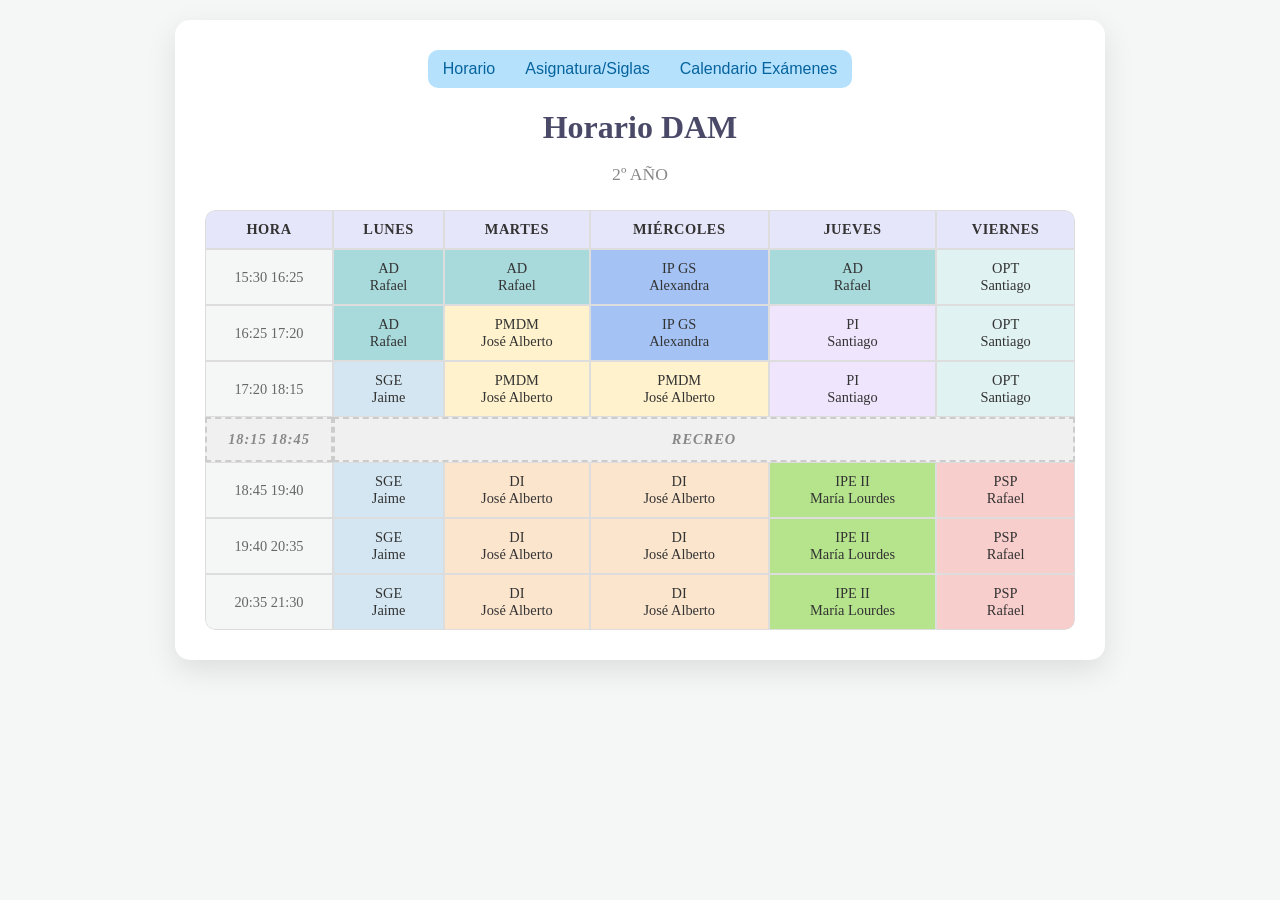
==== index.html @ c5305280 "Menú Interactivo y cambio de lugar tabla de asignación" ====
<!DOCTYPE html>
<html lang="es">
    <head>
        <meta charset="UTF-8">
        <meta name="viewport" content="width=device-width, initial-scale=1.0">
        <title>Horario 2º DAM</title>
        <link rel="stylesheet" href="styles.css">
    </head>
    <body>

        <div class="horario-container">
            <header>
                <nav>
                    <ul>
                        <li><a href="index.html">Horario</a></li>
                        <li><a href="asignaturas.html">Asignatura/Siglas</a></li>
                        <li><a href="#">Calendario Exámenes</a></li>
                    </ul>
                </nav>
            </header>

            <h1>Horario DAM</h1>
            <p class="subtitle">2º AÑO </p>

            <!-- Horario Completo -->
            <table class="horario-table">
                <thead>
                    <tr>
                        <th>Hora</th>
                        <th>Lunes</th>
                        <th>Martes</th>
                        <th>Miércoles</th>
                        <th>Jueves</th>
                        <th>Viernes</th>
                    </tr>
                </thead>
                <tbody>
                    <tr>
                        <td class="time-slot">15:30 16:25</td>
    <!-- Lunes -->      <td class="AD"><a href="#AD">AD<br>Rafael</a></td>
    <!-- Martes -->     <td class="AD"><a href="#AD">AD<br>Rafael</a></td>
    <!-- Miercoles -->  <td class="IPGS"><a href="#IPGS">IP GS <br> Alexandra</a></td>
    <!-- Jueves -->     <td class="AD"><a href="#AD">AD<br>Rafael</a></td>
    <!-- Viernes -->    <td class="OPT"><a href="#OPT">OPT <br> Santiago</a></td>
                    </tr>
                    <tr>
                        <td class="time-slot">16:25 17:20</td>
    <!-- Lunes -->      <td class="AD"><a href="#AD">AD<br>Rafael</a></td>
    <!-- Martes -->     <td class="PMDM"><a href="#PMDM">PMDM <br> José Alberto</a></td>
    <!-- Miercoles -->  <td class="IPGS"><a href="#IPGS">IP GS <br> Alexandra</a></td>
    <!-- Jueves -->     <td class="PI"><a href="#PI">PI <br> Santiago</a></td>
    <!-- Viernes -->    <td class="OPT"><a href="#OPT">OPT <br> Santiago</a></td>
                    </tr>
                    <tr>
                        <td class="time-slot">17:20 18:15</td>
    <!-- Lunes -->      <td class="SGE"><a href="#SGE">SGE<br>Jaime</a></td>
    <!-- Martes -->     <td class="PMDM"><a href="#PMDM">PMDM <br> José Alberto</a></td>
    <!-- Miercoles -->  <td class="PMDM"><a href="#PMDM">PMDM <br> José Alberto</a></td>
    <!-- Jueves -->     <td class="PI"><a href="#PI">PI <br> Santiago</a></td>
    <!-- Viernes -->    <td class="OPT"><a href="#OPT">OPT <br> Santiago</a></td>
                    </tr>

                    <!-- Fila de recreo -->
                    <tr class="recreo-row">
                        <td class="time-slot">18:15 18:45</td>
                        <td colspan="5">RECREO</td>
                    </tr>

                    <tr>
                        <td class="time-slot">18:45 19:40</td>
    <!-- Lunes -->      <td class="SGE"><a href="#SGE">SGE<br>Jaime</a></td>
    <!-- Martes -->     <td class="DI"><a href="#DI">DI <br> José Alberto</a></td>
    <!-- Miercoles -->  <td class="DI"><a href="#DI">DI <br> José Alberto</a></td>
    <!-- Jueves -->     <td class="IPE-II"><a href="#IPE-II">IPE II <br> María Lourdes</a></td>
    <!-- Viernes -->    <td class="PSP"><a href="#PSP">PSP<br>Rafael</a></td>
                    </tr>
                    <tr>
                        <td class="time-slot">19:40 20:35</td>
    <!-- Lunes -->      <td class="SGE"><a href="#SGE">SGE</a>Jaime<br></td>
    <!-- Martes -->     <td class="DI"><a href="#DI">DI <br> José Alberto</a></td>
    <!-- Miercoles -->  <td class="DI"><a href="#DI">DI <br> José Alberto</a></td>
    <!-- Jueves -->     <td class="IPE-II"><a href="#IPE-II">IPE II <br> María Lourdes</a></td>
    <!-- Viernes -->    <td class="PSP"><a href="#PSP">PSP<br>Rafael</a></td>
                    </tr>

                    <tr>
                        <td class="time-slot">20:35 21:30</td>
    <!-- Lunes -->      <td class="SGE"><a href="#SGE">SGE<br>Jaime</a></td>
    <!-- Martes -->     <td class="DI"><a href="#DI">DI <br> José Alberto</a></td>
    <!-- Miercoles -->  <td class="DI"><a href="#DI">DI <br> José Alberto</a></td>
    <!-- Jueves -->     <td class="IPE-II"><a href="#IPE-II">IPE II <br> María Lourdes</a></td>
    <!-- Viernes -->    <td class="PSP"><a href="#PSP">PSP<br>Rafael</a></td>
                    </tr>
                </tbody>
            </table>

        </div>

        <script src="script.js"></script>

    </body>
</html>
---- styles.css ----
/* --------------- Ajustes Generales --------------- */
        .overlay {
            display: none; /* Oculto por defecto */
            position: fixed;
            top: 0; left: 0; width: 100%; height: 100%;
            background: rgba(0,0,0,0.5);
            z-index: 1000;
            justify-content: center;
            align-items: center;
        }
        .popup {
            background: white;
            padding: 20px 24px;
            border-radius: 10px;
            position: relative;
            width: 90%;
            max-width: 480px;
            max-height: 80vh;
            overflow-y: auto;
            box-sizing: border-box;
        }
        .cerrar {
            position: absolute;
            top: 5px; right: 10px;
            cursor: pointer;
            font-size: 20px;
        }   

    /* Definición de Colores Pasteles */
        :root {
            /* ... (Tus variables de color se mantienen) ... */
            --color-bg-light: #f4f7f6;
            --color-text-dark: #333;
            --color-border: #ddd;
            --IPGS: #A4C2F4 ;
            --AD: #a8dadc;
            --DI: #FCE5CD;
            --PI: #EFE5FD;
            --PMDM: #FFF2CC;
            --PSP: #F8CECC;
            --SGE: #D4E6F1;
            --OPT: #E0F2F1;
            --IPE-II: #b5e48c;
            --color-recreo: #f0f0f0; 
        }

    /* Estilos Generales */
        body {
            font-family: Geneva;
            background-color: var(--color-bg-light);
            color: var(--color-text-dark);
            margin: 0;
            padding: 20px;
            display: flex;
            justify-content: center;
            align-items: flex-start;
        }

        .horario-container {
            background: white;
            padding: 30px;
            border-radius: 15px;
            box-shadow: 0 10px 30px rgba(0, 0, 0, 0.1);
            max-width: 75%;
            width: 1000px;
            box-sizing: border-box;
            overflow-x: auto; /* Ajuste Responsivo CLAVE 1: Contenedor Desplazable Permite que la tabla desborde y se pueda desplazar horizontalmente en pantallas pequeñas */
        }
        
        a {
            text-decoration: none;
            color: inherit;
            display: block;
            width: 100%;
            height: 100%;
        }
    /* ... Menu de Navegación ... */
        header {
            background: #B5E1FD;
            border-radius: 10px;
            width: fit-content;
            margin: 0 auto;
            z-index: 100;
        }

        nav ul {
            list-style: none;
            margin: 0;
            padding: 0;
            display: flex;
        }

        nav ul li {
            font-family: Arial, sans-serif;
            font-size: 16px;
        }

        nav ul li a {
            display: block;
            padding: 10px 15px;
            color: #05639D;
            text-decoration: none;
        }

        nav ul li:hover {
            background: #034771;
            border-radius: 10px;
        }

        nav ul li a:hover{color: #B5E1FD;}
        
    /* ... (Tus estilos para h1 y subtitle se mantienen) ... */
        h1 {
            text-align: center;
            color: #4a4a68;
            margin-bottom: 5px;
        }

        .subtitle {
            text-align: center;
            color: #888;
            margin-bottom: 25px;
            font-size: 1.1em;
        }

        .siglas-titulo {
            margin-top: 30px;
        }

/* --------------- Estilos de la Tabla --------------- */
    .horario-table, .siglas-table {
        min-width: 700px; 
        width: 100%;
        border-collapse: separate; 
        border-spacing: 0;
        overflow: hidden; 
        border-radius: 10px;
    }

    .horario-table th, 
    .horario-table td,
    .siglas-table th,
    .siglas-table td {
        padding: 10px 8px; /* Reducimos padding para ahorrar espacio */
        text-align: center;
        border: 1px solid var(--color-border);
        font-weight: 500;
        transition: background-color 0.3s ease;
        font-size: 0.9em; /* Reducimos ligeramente el tamaño de fuente */
    }

    .horario-table th,
    .horario-table td {
        white-space: nowrap; /* Evita que los nombres de asignaturas se rompan */
    }

    /* Encabezados */
        .horario-table th,
        .siglas-table th {
            background-color: #e6e6fa; 
            color: var(--color-text-dark);
            font-weight: bold;
            text-transform: uppercase;
            letter-spacing: 0.5px;
        }

    /* Columna de Horas */
        .time-slot {
            background-color: var(--color-bg-light);
            font-weight: bold;
            color: #666;
            width: 100px; /* Ancho fijo para la hora */
            white-space: nowrap;
        }

    /* Filas de Asignaturas */
        .IPGS { background-color: var(--IPGS); }
        .AD { background-color: var(--AD); }
        .DI { background-color: var(--DI); }
        .PMDM { background-color: var(--PMDM); }
        .PSP { background-color: var(--PSP); }
        .SGE { background-color: var(--SGE); }
        .PI { background-color: var(--PI); }
        .IPE-II { background-color: var(--IPE-II); }
        .OPT { background-color: var(--OPT); }

    /* Efecto Hover para interactividad */
        .horario-table td:not(.time-slot):hover,
        .siglas-table tbody td:hover {
            filter: brightness(0.95);
            cursor: pointer;
        }

    /* Estilo para el Recreo */
        .recreo-row td {
            background-color: var(--color-recreo);
            font-weight: bold;
            font-style: italic;
            color: #888;
            padding: 12px; /* Reducimos padding */
            border: 2px dashed #ccc;
            letter-spacing: 1px;
        }

    /* Ajustes de bordes redondeados (se mantienen) */
        .horario-table thead tr:first-child th:first-child,
        .siglas-table thead tr:first-child th:first-child { border-top-left-radius: 10px; }

        .horario-table thead tr:first-child th:last-child,
        .siglas-table thead tr:first-child th:last-child { border-top-right-radius: 10px; }

        .horario-table tbody tr:last-child td:first-child,
        .siglas-table tbody tr:last-child td:first-child { border-bottom-left-radius: 10px; }

        .horario-table tbody tr:last-child td:last-child,
        .siglas-table tbody tr:last-child td:last-child { border-bottom-right-radius: 10px; }

/* --------------- Vista móvil: bloques por día (rellenados por JS) --------------- */
/*
 * IMPORTANTE: aquí el CSS solo decide QUÉ SE VE y CÓMO SE PINTA.
 * Quién genera el contenido (los bloques de cada día) es el <script>
 * de index.html (función construirVistaMovilPorDia). Este bloque de CSS
 * no crea ningún elemento, solo da estilo a los que el JS va a insertar.
 */

    /* Por defecto (escritorio) el contenedor de la vista móvil está
       vacío y oculto: solo la tabla normal es visible. */
    .horario-movil {
        display: none;
    }

    @media (max-width: 1200px) {
        .horario-container {
            max-width: 80%;
            padding: 7.5px;
        }

        .horario-table th, .horario-table td, .siglas-table th, .siglas-table td {
            padding: 0.5em 0.3em; /* Reducimos padding para ahorrar espacio */
            font-size: 0.8em; /* Reducimos ligeramente el tamaño de fuente */
        }
    }

    @media (max-width: 925px) {

        .horario-container {
            max-width: 100%;
            padding: 15px;
        }

        /* En pantallas pequeñas hacemos el cambio contrario:
           escondemos la tabla de horario de escritorio... */
        .horario-table {
            display: none;
        }

        /* ...y mostramos el contenedor con las tarjetas por día
           (el que el JS ya ha rellenado). */
        .horario-movil {
            display: block;
            margin-bottom: 25px;
        }

        /* Hacemos la tabla de siglas completamente responsiva adaptando su min-width */
        .siglas-table {
            min-width: 100%;
        }

        .siglas-table td, 
        .siglas-table th {
            white-space: normal; /* Permite que el texto largo se ajuste si es necesario */
            font-size: 0.85em;
        }

        /* Cada día es una "tarjeta" independiente con borde redondeado */
        .dia-bloque {
            border: 1px solid var(--color-border);
            border-radius: 10px;
            overflow: hidden;
            margin-bottom: 16px; /* separación entre el bloque de un día y el siguiente */
        }

        /* Cabecera de cada tarjeta: el nombre del día (Lunes, Martes...) */
        .dia-titulo {
            margin: 0;
            padding: 10px 14px;
            background-color: #e6e6fa; /* mismo lila que la cabecera de la tabla de escritorio */
            color: var(--color-text-dark);
            font-size: 1em;
            font-weight: bold;
            text-transform: uppercase;
            letter-spacing: 0.5px;
        }

        /* Cada "franja" es una fila dentro de la tarjeta: hora + asignatura.
           El JS crea un <div class="franja"> por cada hora de ese día. */
        .franja {
            display: flex;                 /* hora y asignatura en la misma línea */
            justify-content: space-between; /* hora a la izquierda, asignatura a la derecha */
            align-items: center;
            padding: 10px 14px;
            border-top: 1px solid var(--color-border); /* separa una franja de la siguiente */
            font-size: 0.9em;
        }

        /* Texto de la hora dentro de la franja (ej: "15:30 16:25") */
        .franja-hora {
            font-weight: bold;
            color: #666;
            white-space: nowrap;
            margin-right: 12px;
        }

        /* Texto de la asignatura + profesor dentro de la franja */
        .franja-asignatura {
            text-align: right;
            flex: 1; /* ocupa el espacio restante para empujar el texto a la derecha */
        }

        /* El JS añade a cada .franja la misma clase que tenía la celda
           original en la tabla (LMSGI, IPGS, ED...), así que con estas
           reglas conseguimos que el color de cada asignatura sea IDÉNTICO
           en escritorio y en móvil, sin duplicar colores a mano. */
        
        .franja.IPGS { background-color: var(--IPGS); }
        .franja.AD { background-color: var(--AD); }
        .franja.DI { background-color: var(--DI); }
        .franja.PMDM { background-color: var(--PMDM); }
        .franja.PSP { background-color: var(--PSP); }
        .franja.SGE { background-color: var(--SGE); }
        .franja.PI { background-color: var(--PI); }
        .franja.IPE-II { background-color: var(--IPE-II); }
        .franja.OPT { background-color: var(--OPT); }

        .dia-bloque:last-child {
            margin-bottom: 0;
        }
    }

/* --------------- Popup de exámenes --------------- */
.popup h2 { margin: 0 24px 4px 0; font-size: 1.2em; color: #4a4a68; }
.popup-profesor { margin: 0 0 16px; color: #888; font-size: 0.9em; }
.sin-examenes { color: #888; font-style: italic; }
.lista-examenes { list-style: none; margin: 0; padding: 0; }
.examen {
    display: flex; flex-direction: column; gap: 2px;
    padding: 10px 12px; margin-bottom: 8px;
    border-left: 4px solid #a8dadc; border-radius: 6px;
    background: var(--color-bg-light);
}
.examen-fecha { font-size: 0.9em; text-transform: capitalize; color: #555; }
.examen-tipo, .examen-notas { font-size: 0.85em; color: #777; }
.examen.pasado { opacity: 0.55; border-left-color: #ccc; }
.examen-tag { font-size: 0.75em; font-weight: bold; color: #888; text-transform: uppercase; }
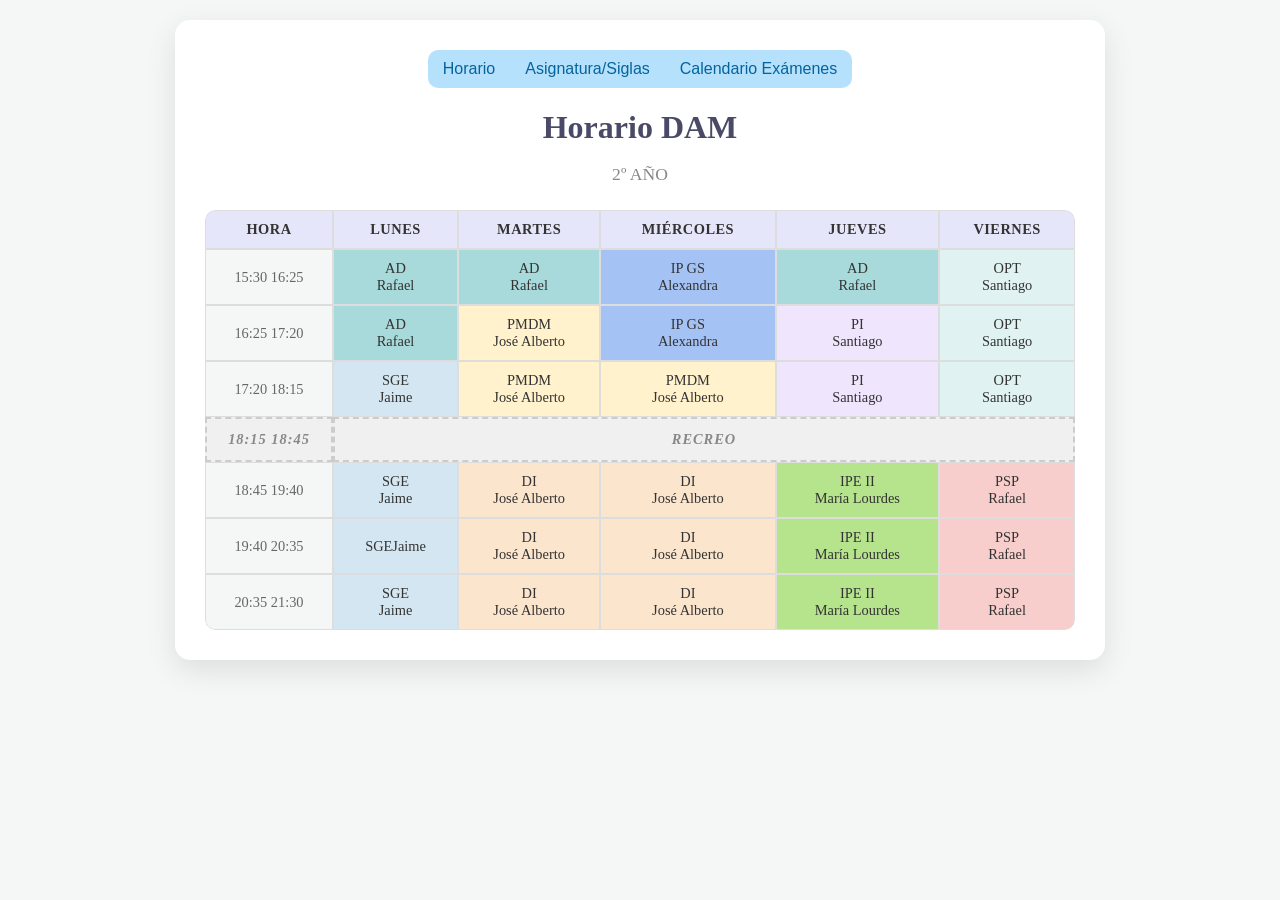
==== commit 7f946d34: "Errores de popup y horario" ====
--- a/index.html
+++ b/index.html
@@ -37,27 +37,27 @@
                 <tbody>
                     <tr>
                         <td class="time-slot">15:30 16:25</td>
-    <!-- Lunes -->      <td class="AD"><a href="#AD">AD<br>Rafael</a></td>
-    <!-- Martes -->     <td class="AD"><a href="#AD">AD<br>Rafael</a></td>
-    <!-- Miercoles -->  <td class="IPGS"><a href="#IPGS">IP GS <br> Alexandra</a></td>
-    <!-- Jueves -->     <td class="AD"><a href="#AD">AD<br>Rafael</a></td>
-    <!-- Viernes -->    <td class="OPT"><a href="#OPT">OPT <br> Santiago</a></td>
+    <!-- Lunes -->      <td class="AD">AD<br>Rafael</td>
+    <!-- Martes -->     <td class="AD">AD<br>Rafael</td>
+    <!-- Miercoles -->  <td class="IPGS">IP GS <br> Alexandra</td>
+    <!-- Jueves -->     <td class="AD">AD<br>Rafael</td>
+    <!-- Viernes -->    <td class="OPT">OPT <br> Santiago</td>
                     </tr>
                     <tr>
                         <td class="time-slot">16:25 17:20</td>
-    <!-- Lunes -->      <td class="AD"><a href="#AD">AD<br>Rafael</a></td>
-    <!-- Martes -->     <td class="PMDM"><a href="#PMDM">PMDM <br> José Alberto</a></td>
-    <!-- Miercoles -->  <td class="IPGS"><a href="#IPGS">IP GS <br> Alexandra</a></td>
-    <!-- Jueves -->     <td class="PI"><a href="#PI">PI <br> Santiago</a></td>
-    <!-- Viernes -->    <td class="OPT"><a href="#OPT">OPT <br> Santiago</a></td>
+    <!-- Lunes -->      <td class="AD">AD<br>Rafael</td>
+    <!-- Martes -->     <td class="PMDM">PMDM <br> José Alberto</td>
+    <!-- Miercoles -->  <td class="IPGS">IP GS <br> Alexandra</td>
+    <!-- Jueves -->     <td class="PI">PI <br> Santiago</td>
+    <!-- Viernes -->    <td class="OPT">OPT <br> Santiago</td>
                     </tr>
                     <tr>
                         <td class="time-slot">17:20 18:15</td>
-    <!-- Lunes -->      <td class="SGE"><a href="#SGE">SGE<br>Jaime</a></td>
-    <!-- Martes -->     <td class="PMDM"><a href="#PMDM">PMDM <br> José Alberto</a></td>
-    <!-- Miercoles -->  <td class="PMDM"><a href="#PMDM">PMDM <br> José Alberto</a></td>
-    <!-- Jueves -->     <td class="PI"><a href="#PI">PI <br> Santiago</a></td>
-    <!-- Viernes -->    <td class="OPT"><a href="#OPT">OPT <br> Santiago</a></td>
+    <!-- Lunes -->      <td class="SGE">SGE<br>Jaime</td>
+    <!-- Martes -->     <td class="PMDM">PMDM <br> José Alberto</td>
+    <!-- Miercoles -->  <td class="PMDM">PMDM <br> José Alberto</td>
+    <!-- Jueves -->     <td class="PI">PI <br> Santiago</td>
+    <!-- Viernes -->    <td class="OPT">OPT <br> Santiago</td>
                     </tr>
 
                     <!-- Fila de recreo -->
@@ -68,31 +68,39 @@
 
                     <tr>
                         <td class="time-slot">18:45 19:40</td>
-    <!-- Lunes -->      <td class="SGE"><a href="#SGE">SGE<br>Jaime</a></td>
-    <!-- Martes -->     <td class="DI"><a href="#DI">DI <br> José Alberto</a></td>
-    <!-- Miercoles -->  <td class="DI"><a href="#DI">DI <br> José Alberto</a></td>
-    <!-- Jueves -->     <td class="IPE-II"><a href="#IPE-II">IPE II <br> María Lourdes</a></td>
-    <!-- Viernes -->    <td class="PSP"><a href="#PSP">PSP<br>Rafael</a></td>
+    <!-- Lunes -->      <td class="SGE">SGE<br>Jaime</td>
+    <!-- Martes -->     <td class="DI">DI <br> José Alberto</td>
+    <!-- Miercoles -->  <td class="DI">DI <br> José Alberto</td>
+    <!-- Jueves -->     <td class="IPE-II">IPE II <br> María Lourdes</td>
+    <!-- Viernes -->    <td class="PSP">PSP<br>Rafael</td>
                     </tr>
                     <tr>
                         <td class="time-slot">19:40 20:35</td>
-    <!-- Lunes -->      <td class="SGE"><a href="#SGE">SGE</a>Jaime<br></td>
-    <!-- Martes -->     <td class="DI"><a href="#DI">DI <br> José Alberto</a></td>
-    <!-- Miercoles -->  <td class="DI"><a href="#DI">DI <br> José Alberto</a></td>
-    <!-- Jueves -->     <td class="IPE-II"><a href="#IPE-II">IPE II <br> María Lourdes</a></td>
-    <!-- Viernes -->    <td class="PSP"><a href="#PSP">PSP<br>Rafael</a></td>
+    <!-- Lunes -->      <td class="SGE">SGE</a>Jaime</td>
+    <!-- Martes -->     <td class="DI">DI <br> José Alberto</td>
+    <!-- Miercoles -->  <td class="DI">DI <br> José Alberto</td>
+    <!-- Jueves -->     <td class="IPE-II">IPE II <br> María Lourdes</td>
+    <!-- Viernes -->    <td class="PSP">PSP<br>Rafael</td>
                     </tr>
 
                     <tr>
                         <td class="time-slot">20:35 21:30</td>
-    <!-- Lunes -->      <td class="SGE"><a href="#SGE">SGE<br>Jaime</a></td>
-    <!-- Martes -->     <td class="DI"><a href="#DI">DI <br> José Alberto</a></td>
-    <!-- Miercoles -->  <td class="DI"><a href="#DI">DI <br> José Alberto</a></td>
-    <!-- Jueves -->     <td class="IPE-II"><a href="#IPE-II">IPE II <br> María Lourdes</a></td>
-    <!-- Viernes -->    <td class="PSP"><a href="#PSP">PSP<br>Rafael</a></td>
+    <!-- Lunes -->      <td class="SGE">SGE<br>Jaime</td>
+    <!-- Martes -->     <td class="DI">DI <br> José Alberto</td>
+    <!-- Miercoles -->  <td class="DI">DI <br> José Alberto</td>
+    <!-- Jueves -->     <td class="IPE-II">IPE II <br> María Lourdes</td>
+    <!-- Viernes -->    <td class="PSP">PSP<br>Rafael</td>
                     </tr>
                 </tbody>
             </table>
+
+            <!--
+                Contenedor de la vista móvil. Empieza vacío: el script de más
+                abajo lo rellena con un bloque por cada día. El CSS decide
+                cuándo se muestra este div y cuándo se muestra la tabla
+                (ver el @media en styles.css).
+            -->
+            <div id="horario-movil" class="horario-movil"></div>
 
         </div>
 
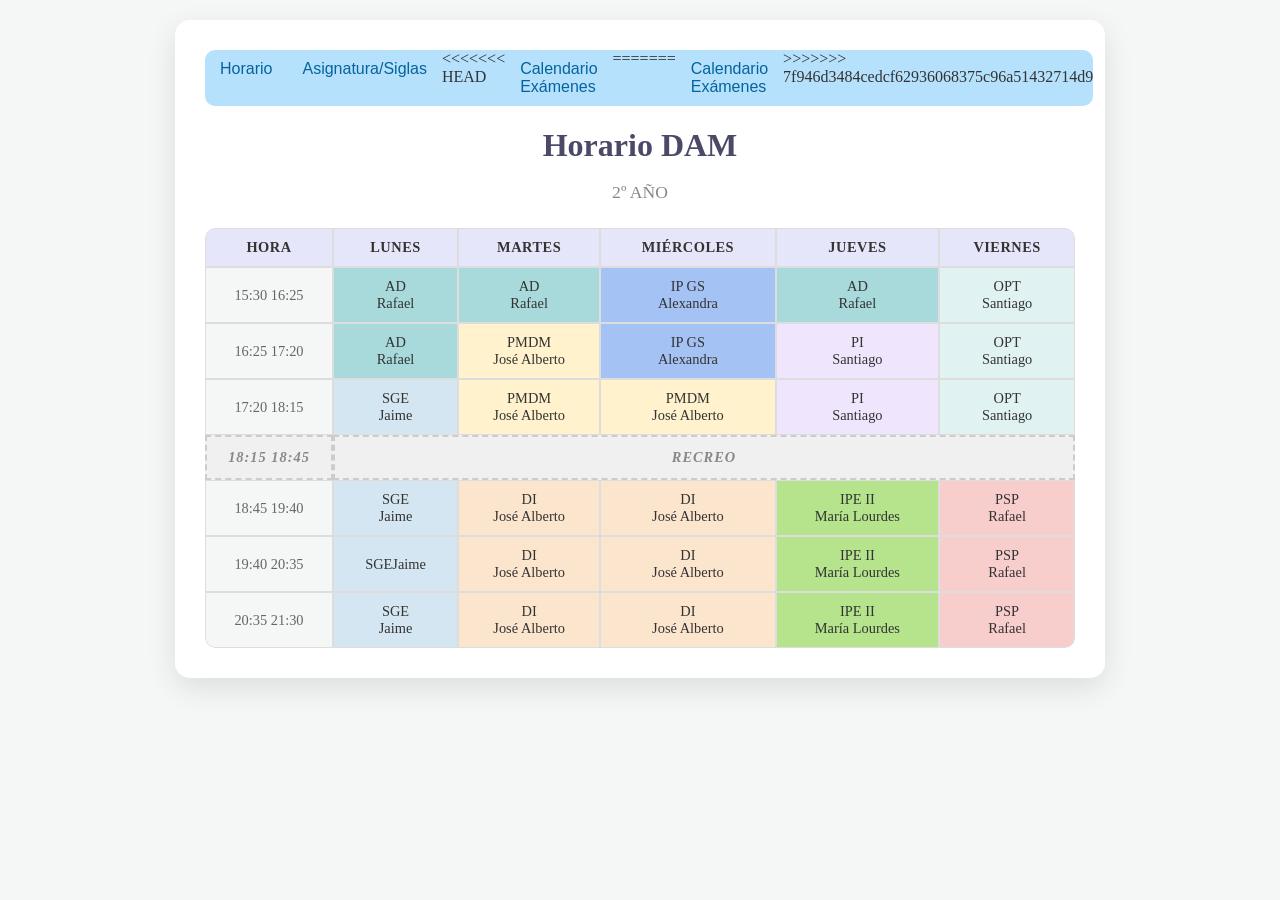
==== commit e25dcaeb: "Merge branch 'main' of https://github.com/Arturovl9/Horario-2-DAM" ====
--- a/index.html
+++ b/index.html
@@ -14,7 +14,11 @@
                     <ul>
                         <li><a href="index.html">Horario</a></li>
                         <li><a href="asignaturas.html">Asignatura/Siglas</a></li>
+<<<<<<< HEAD
+                        <li><a href="examenes.html">Calendario Exámenes</a></li>
+=======
                         <li><a href="#">Calendario Exámenes</a></li>
+>>>>>>> 7f946d3484cedcf62936068375c96a51432714d9
                     </ul>
                 </nav>
             </header>
--- a/styles.css
+++ b/styles.css
@@ -337,18 +337,95 @@
         }
     }
 
-/* --------------- Popup de exámenes --------------- */
-.popup h2 { margin: 0 24px 4px 0; font-size: 1.2em; color: #4a4a68; }
+/* --------------- Popup de asignaturas --------------- */
+.popup h2 {
+    margin: -20px -24px 14px -24px;
+    padding: 16px 40px 16px 24px;
+    font-size: 1.15em;
+    color: #333;
+    border-radius: 10px 10px 0 0;
+    transition: background-color 0.2s ease;
+}
 .popup-profesor { margin: 0 0 16px; color: #888; font-size: 0.9em; }
 .sin-examenes { color: #888; font-style: italic; }
 .lista-examenes { list-style: none; margin: 0; padding: 0; }
 .examen {
     display: flex; flex-direction: column; gap: 2px;
     padding: 10px 12px; margin-bottom: 8px;
-    border-left: 4px solid #a8dadc; border-radius: 6px;
+    border-left: 4px solid #ccc; border-radius: 6px;
     background: var(--color-bg-light);
 }
 .examen-fecha { font-size: 0.9em; text-transform: capitalize; color: #555; }
-.examen-tipo, .examen-notas { font-size: 0.85em; color: #777; }
-.examen.pasado { opacity: 0.55; border-left-color: #ccc; }
+.examen-tipo { font-size: 0.85em; color: #777; }
+.examen.pasado { opacity: 0.55; }
 .examen-tag { font-size: 0.75em; font-weight: bold; color: #888; text-transform: uppercase; }
+
+/* --------------- Página de Calendario de Exámenes --------------- */
+.leyenda {
+    display: flex; flex-wrap: wrap; gap: 14px; justify-content: center;
+    margin: 5px 0 25px; font-size: 0.85em; color: var(--color-text-dark);
+}
+.leyenda-item { display: flex; align-items: center; gap: 6px; }
+.leyenda-color { width: 14px; height: 14px; border-radius: 3px; display: inline-block; }
+
+.trimestre-titulo {
+    text-align: center; color: #4a4a68; margin: 30px 0 15px;
+    font-size: 1.25em; border-bottom: 2px solid #e6e6fa; padding-bottom: 6px;
+}
+.trimestre-titulo:first-child { margin-top: 0; }
+
+.semanas-grid {
+    display: grid;
+    grid-template-columns: repeat(3, 1fr);
+    gap: 18px;
+    margin-bottom: 8px;
+}
+
+.semana-bloque {
+    border: 1px solid var(--color-border);
+    border-radius: 8px;
+    overflow: hidden;
+}
+
+.semana-titulo {
+    text-align: center; font-weight: bold; font-size: 0.9em;
+    color: var(--color-text-dark); background: var(--color-bg-light);
+    padding: 6px; border-bottom: 2px solid #05639D;
+}
+
+.semana-fechas {
+    display: grid; grid-template-columns: 32px repeat(5, 1fr);
+    font-size: 0.65em; text-align: center; color: #05639D;
+    border-bottom: 1px solid var(--color-border);
+}
+.semana-fechas span { padding: 3px 0; }
+
+.semana-cuerpo {
+    position: relative;
+    display: grid;
+    grid-template-columns: 32px repeat(5, 1fr);
+    grid-template-rows: repeat(6, 20px);
+    background-image: repeating-linear-gradient(to bottom, transparent 0 19px, var(--color-border) 19px 20px);
+}
+
+.hora-label {
+    grid-column: 1; font-size: 0.6em; color: #888;
+    text-align: right; padding-right: 4px; align-self: center;
+}
+
+.examen-bloque {
+    margin: 1px; border-radius: 4px; display: flex;
+    align-items: center; justify-content: center; text-align: center;
+    font-size: 0.6em; font-weight: bold; line-height: 1.1;
+    overflow: hidden; color: #333;
+}
+.examen-bloque.final { background-color: #9a031e; color: #fff; }
+.examen-bloque.presentacion { background-color: #f4978e; color: #5c1a1a; }
+
+@media (max-width: 900px) {
+    .semanas-grid { grid-template-columns: repeat(2, 1fr); }
+}
+
+@media (max-width: 600px) {
+    .semanas-grid { grid-template-columns: 1fr; }
+}
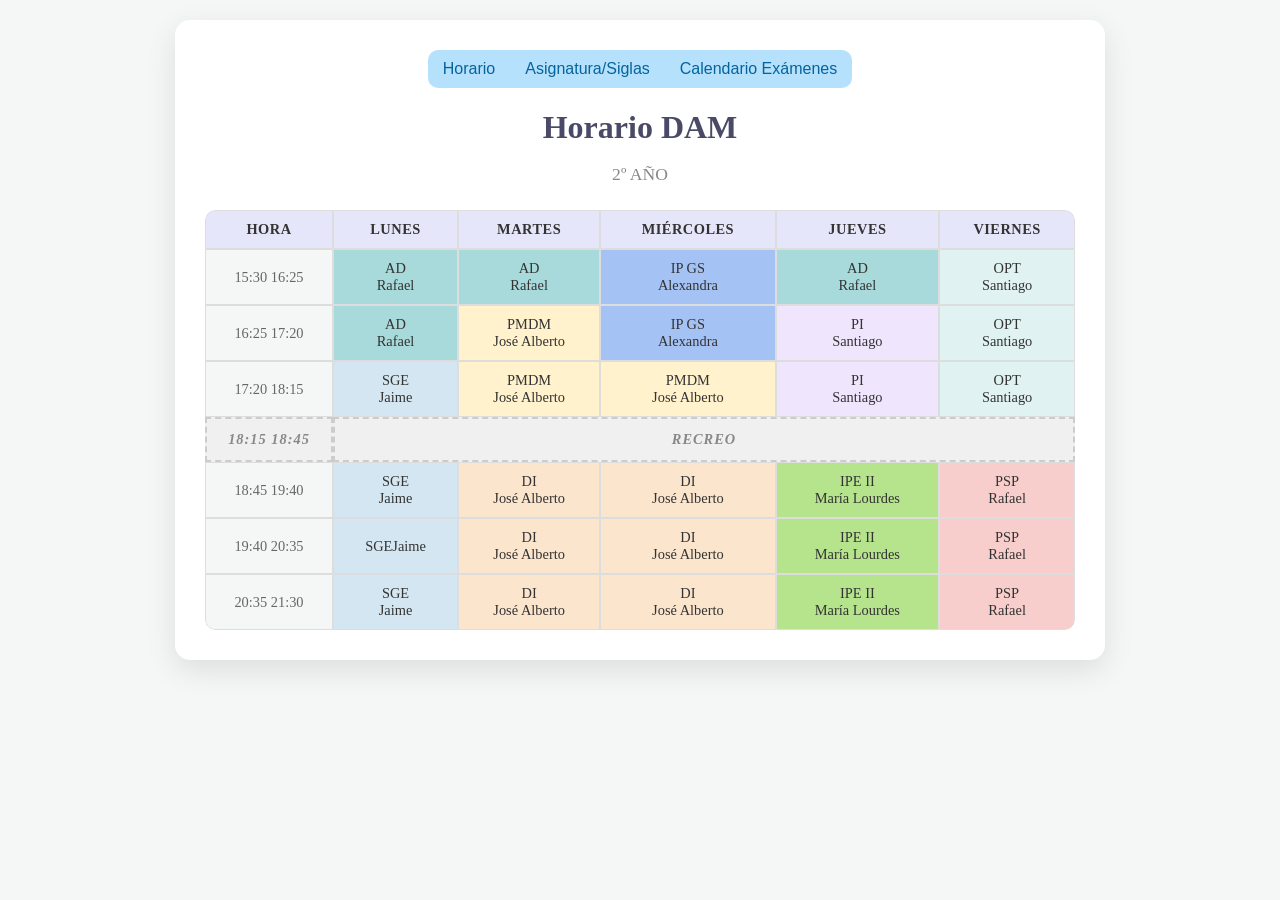
==== commit 6e440fd3: "Arreglo provisional" ====
--- a/index.html
+++ b/index.html
@@ -14,11 +14,7 @@
                     <ul>
                         <li><a href="index.html">Horario</a></li>
                         <li><a href="asignaturas.html">Asignatura/Siglas</a></li>
-<<<<<<< HEAD
                         <li><a href="examenes.html">Calendario Exámenes</a></li>
-=======
-                        <li><a href="#">Calendario Exámenes</a></li>
->>>>>>> 7f946d3484cedcf62936068375c96a51432714d9
                     </ul>
                 </nav>
             </header>
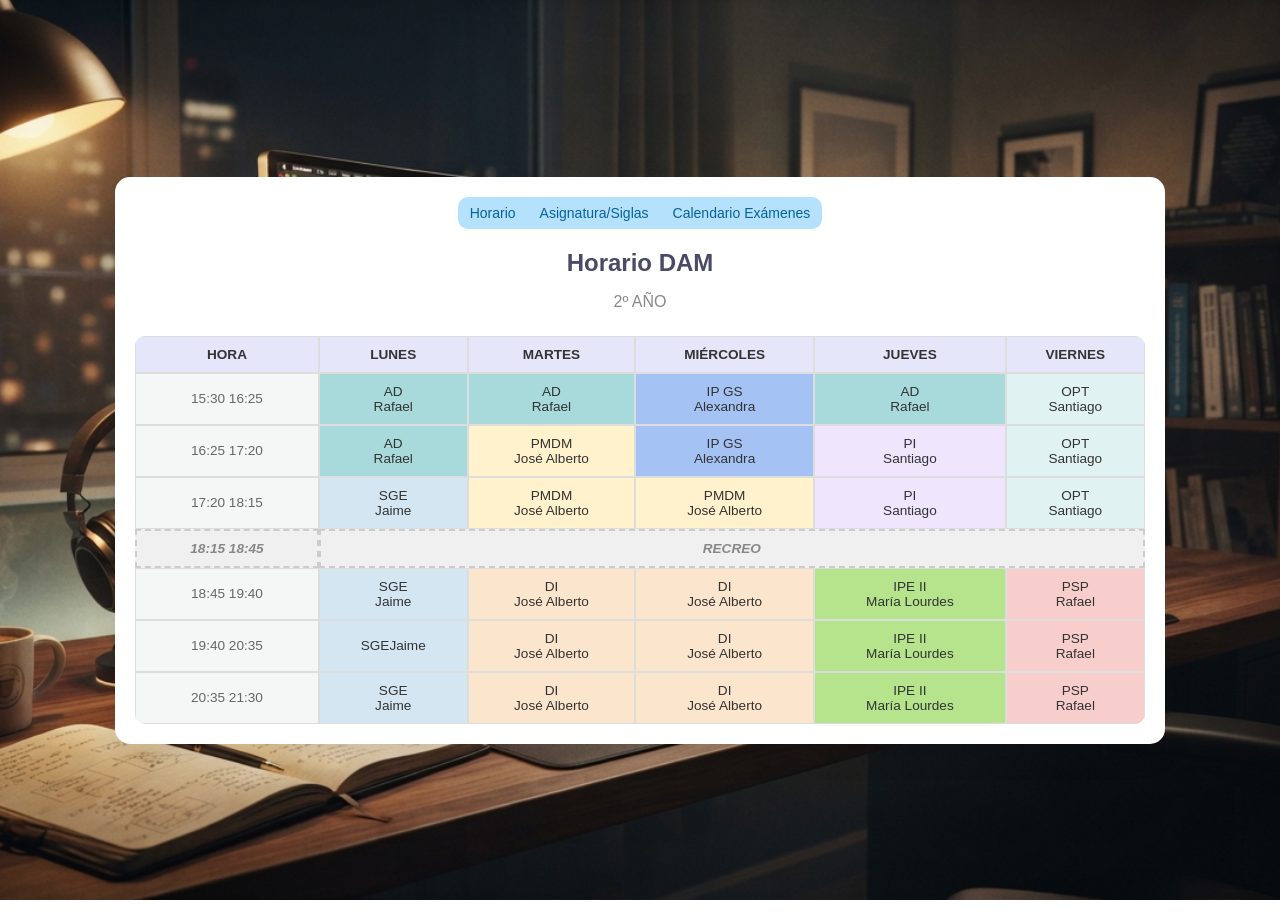
==== commit 96d26883: "Cambio de titulo y eliminar espacios inecesarios" ====
--- a/index.html
+++ b/index.html
@@ -94,12 +94,7 @@
                 </tbody>
             </table>
 
-            <!--
-                Contenedor de la vista móvil. Empieza vacío: el script de más
-                abajo lo rellena con un bloque por cada día. El CSS decide
-                cuándo se muestra este div y cuándo se muestra la tabla
-                (ver el @media en styles.css).
-            -->
+            <!-- Contenedor de la vista móvil. -->
             <div id="horario-movil" class="horario-movil"></div>
 
         </div>
--- a/styles.css
+++ b/styles.css
@@ -1,383 +1,324 @@
 /* --------------- Ajustes Generales --------------- */
-        .overlay {
-            display: none; /* Oculto por defecto */
-            position: fixed;
-            top: 0; left: 0; width: 100%; height: 100%;
-            background: rgba(0,0,0,0.5);
-            z-index: 1000;
-            justify-content: center;
-            align-items: center;
-        }
-        .popup {
-            background: white;
-            padding: 20px 24px;
-            border-radius: 10px;
-            position: relative;
-            width: 90%;
-            max-width: 480px;
-            max-height: 80vh;
-            overflow-y: auto;
-            box-sizing: border-box;
-        }
-        .cerrar {
-            position: absolute;
-            top: 5px; right: 10px;
-            cursor: pointer;
-            font-size: 20px;
-        }   
-
-    /* Definición de Colores Pasteles */
-        :root {
-            /* ... (Tus variables de color se mantienen) ... */
-            --color-bg-light: #f4f7f6;
-            --color-text-dark: #333;
-            --color-border: #ddd;
-            --IPGS: #A4C2F4 ;
-            --AD: #a8dadc;
-            --DI: #FCE5CD;
-            --PI: #EFE5FD;
-            --PMDM: #FFF2CC;
-            --PSP: #F8CECC;
-            --SGE: #D4E6F1;
-            --OPT: #E0F2F1;
-            --IPE-II: #b5e48c;
-            --color-recreo: #f0f0f0; 
-        }
-
-    /* Estilos Generales */
-        body {
-            font-family: Geneva;
-            background-color: var(--color-bg-light);
-            color: var(--color-text-dark);
-            margin: 0;
-            padding: 20px;
-            display: flex;
-            justify-content: center;
-            align-items: flex-start;
-        }
-
-        .horario-container {
-            background: white;
-            padding: 30px;
-            border-radius: 15px;
-            box-shadow: 0 10px 30px rgba(0, 0, 0, 0.1);
-            max-width: 75%;
-            width: 1000px;
-            box-sizing: border-box;
-            overflow-x: auto; /* Ajuste Responsivo CLAVE 1: Contenedor Desplazable Permite que la tabla desborde y se pueda desplazar horizontalmente en pantallas pequeñas */
-        }
-        
-        a {
-            text-decoration: none;
-            color: inherit;
-            display: block;
-            width: 100%;
-            height: 100%;
-        }
-    /* ... Menu de Navegación ... */
-        header {
-            background: #B5E1FD;
-            border-radius: 10px;
-            width: fit-content;
-            margin: 0 auto;
-            z-index: 100;
-        }
-
-        nav ul {
-            list-style: none;
-            margin: 0;
-            padding: 0;
-            display: flex;
-        }
-
-        nav ul li {
-            font-family: Arial, sans-serif;
-            font-size: 16px;
-        }
-
-        nav ul li a {
-            display: block;
-            padding: 10px 15px;
-            color: #05639D;
-            text-decoration: none;
-        }
-
-        nav ul li:hover {
-            background: #034771;
-            border-radius: 10px;
-        }
-
-        nav ul li a:hover{color: #B5E1FD;}
-        
-    /* ... (Tus estilos para h1 y subtitle se mantienen) ... */
-        h1 {
-            text-align: center;
-            color: #4a4a68;
-            margin-bottom: 5px;
-        }
-
-        .subtitle {
-            text-align: center;
-            color: #888;
-            margin-bottom: 25px;
-            font-size: 1.1em;
-        }
-
-        .siglas-titulo {
-            margin-top: 30px;
-        }
+.overlay {
+    display: none; /* Oculto por defecto */
+    position: fixed;
+    top: 0; left: 0; width: 100%; height: 100%;
+    background: rgba(0,0,0,0.5);
+    z-index: 1000;
+    justify-content: center;
+    align-items: center;
+}
+.popup {
+    background: white;
+    padding: 20px 24px;
+    border-radius: 10px;
+    border: 1px solid var(--popup-color, var(--color-border));
+    position: relative;
+    width: 90%;
+    max-width: 480px;
+    max-height: 80vh;
+    overflow-y: auto;
+    box-sizing: border-box;
+    animation: popupEntrada 0.2s ease-out;
+}
+
+@keyframes popupEntrada {
+    from { opacity: 0; transform: scale(0.96); }
+    to   { opacity: 1; transform: scale(1); }
+}
+.cerrar {
+    position: absolute;
+    top: 5px; right: 10px;
+    cursor: pointer;
+    font-size: 20px;
+}   
+
+/* Definición de Colores Pasteles */
+:root {
+    --color-bg-light: #f4f7f6;
+    --color-text-dark: #333;
+    --color-border: #ddd;
+    --IPGS: #A4C2F4;
+    --AD: #a8dadc;
+    --DI: #FCE5CD;
+    --PI: #EFE5FD;
+    --PMDM: #FFF2CC;
+    --PSP: #F8CECC;
+    --SGE: #D4E6F1;
+    --OPT: #E0F2F1;
+    --IPE-II: #b5e48c;
+    --color-recreo: #f0f0f0; 
+}
+
+/* Estilos Generales */
+body {
+    font-family: Arial, sans-serif;
+    background-image: url(Fondo.jpg);
+    background-size: cover;       /* Escala la imagen para cubrir todo el fondo */
+    background-position: center;  /* Centra la imagen en la pantalla */
+    background-repeat: no-repeat; /* Evita que la imagen se repita en mosaico */
+    background-attachment: fixed; /* Mantiene la imagen fija al hacer scroll (opcional) */
+    color: var(--color-text-dark);
+    margin: 0;
+    padding: 10px;
+    min-height: 100vh;
+    display: flex;
+    justify-content: center;
+    align-items: center;
+}
+
+.horario-container {
+    background: white;
+    padding: 20px;
+    border-radius: 15px;
+    box-shadow: 0 10px 30px rgba(0, 0, 0, 0.1);
+    /* En vez de un ancho fijo, se mueve entre un mínimo y un máximo según
+       el ancho de la ventana (vw), así en pantallas de escritorio grandes
+       o pequeñas el contenido se reajusta en vez de quedarse siempre
+       pegado a los mismos 1000px. */
+    width: clamp(700px, 82vw, 1300px);
+    max-width: 96vw;
+    box-sizing: border-box;
+    margin: 0 auto;
+}
+
+/* En pantallas de escritorio muy anchas, un pelín más de aire y de
+   tamaño de letra para que la tabla no se vea pequeña perdida en medio */
+@media (min-width: 1600px) {
+    .horario-container {padding: 28px;}
+    .horario-table th, .horario-table td, .siglas-table th, .siglas-table td {
+        font-size: 0.95em;
+        padding: 12px 8px;
+    }
+}
+
+a {
+    text-decoration: none;
+    color: inherit;
+    display: block;
+    width: 100%;
+    height: 100%;
+}
+
+/* Menu de Navegación */
+header {
+    background: #B5E1FD;
+    border-radius: 10px;
+    width: fit-content;
+    margin: 0 auto 20px auto;
+    z-index: 100;
+}
+
+nav ul {
+    list-style: none;
+    margin: 0;
+    padding: 0;
+    display: flex;
+}
+
+nav ul li {
+    font-family: Arial, sans-serif;
+    font-size: 14px;
+    transition: background-color 0.2s ease;
+}
+
+nav ul li a {
+    display: block;
+    padding: 8px 12px;
+    color: #05639D;
+    text-decoration: none;
+    transition: color 0.2s ease;
+}
+
+nav ul li:hover {
+    background: #034771;
+    border-radius: 10px;
+}
+
+nav ul li a:hover { color: #B5E1FD; }
+
+h1 {
+    text-align: center;
+    color: #4a4a68;
+    margin-bottom: 5px;
+    font-size: 1.5rem;
+}
+
+.subtitle {
+    text-align: center;
+    color: #888;
+    margin-bottom: 25px;
+    font-size: 1em;
+}
+
+.siglas-titulo {
+    margin-top: 30px;
+}
 
 /* --------------- Estilos de la Tabla --------------- */
-    .horario-table, .siglas-table {
-        min-width: 700px; 
-        width: 100%;
-        border-collapse: separate; 
-        border-spacing: 0;
-        overflow: hidden; 
+.horario-table, .siglas-table {
+    width: 100%;
+    border-collapse: separate; 
+    border-spacing: 0;
+    border-radius: 10px;
+    overflow: hidden;
+}
+
+.horario-table th,  .horario-table td, .siglas-table th, .siglas-table td {
+    padding: 10px 6px;
+    text-align: center;
+    border: 1px solid var(--color-border);
+    font-weight: 500;
+    font-size: 0.85em;
+}
+
+.horario-table th, .siglas-table th {
+    background-color: #e6e6fa; 
+    color: var(--color-text-dark);
+    font-weight: bold;
+    text-transform: uppercase;
+}
+
+/* Columna de Horas */
+.time-slot {
+    background-color: var(--color-bg-light);
+    font-weight: bold;
+    color: #666;
+    white-space: nowrap;
+}
+
+/* Filas de Asignaturas */
+.IPGS { background-color: var(--IPGS); }
+.AD { background-color: var(--AD); }
+.DI { background-color: var(--DI); }
+.PMDM { background-color: var(--PMDM); }
+.PSP { background-color: var(--PSP); }
+.SGE { background-color: var(--SGE); }
+.PI { background-color: var(--PI); }
+.IPE-II { background-color: var(--IPE-II); }
+.OPT { background-color: var(--OPT); }
+
+/* Efecto Hover para interactividad */
+.horario-table td:not(.time-slot):hover, .siglas-table tbody td:hover {
+    filter: brightness(0.95);
+    cursor: pointer;
+}
+
+/* Estilo para el Recreo */
+.recreo-row td {
+    background-color: var(--color-recreo);
+    font-weight: bold;
+    font-style: italic;
+    color: #888;
+    padding: 10px;
+    border: 2px dashed #ccc;
+}
+
+/* --------------- Vista móvil: bloques por día --------------- */
+.horario-movil {
+    display: none;
+}
+
+@media (max-width: 850px) {
+    body {padding: 5px;}
+    .horario-container {padding: 10px;}
+    .horario-table {display: none;}
+    .horario-movil {display: block;}
+    .siglas-table {font-size: 0.8em;}
+
+    .dia-bloque {
+        border: 1px solid var(--color-border);
         border-radius: 10px;
-    }
-
-    .horario-table th, 
-    .horario-table td,
-    .siglas-table th,
-    .siglas-table td {
-        padding: 10px 8px; /* Reducimos padding para ahorrar espacio */
-        text-align: center;
-        border: 1px solid var(--color-border);
-        font-weight: 500;
-        transition: background-color 0.3s ease;
-        font-size: 0.9em; /* Reducimos ligeramente el tamaño de fuente */
-    }
-
-    .horario-table th,
-    .horario-table td {
-        white-space: nowrap; /* Evita que los nombres de asignaturas se rompan */
-    }
-
-    /* Encabezados */
-        .horario-table th,
-        .siglas-table th {
-            background-color: #e6e6fa; 
-            color: var(--color-text-dark);
-            font-weight: bold;
-            text-transform: uppercase;
-            letter-spacing: 0.5px;
-        }
-
-    /* Columna de Horas */
-        .time-slot {
-            background-color: var(--color-bg-light);
-            font-weight: bold;
-            color: #666;
-            width: 100px; /* Ancho fijo para la hora */
-            white-space: nowrap;
-        }
-
-    /* Filas de Asignaturas */
-        .IPGS { background-color: var(--IPGS); }
-        .AD { background-color: var(--AD); }
-        .DI { background-color: var(--DI); }
-        .PMDM { background-color: var(--PMDM); }
-        .PSP { background-color: var(--PSP); }
-        .SGE { background-color: var(--SGE); }
-        .PI { background-color: var(--PI); }
-        .IPE-II { background-color: var(--IPE-II); }
-        .OPT { background-color: var(--OPT); }
-
-    /* Efecto Hover para interactividad */
-        .horario-table td:not(.time-slot):hover,
-        .siglas-table tbody td:hover {
-            filter: brightness(0.95);
-            cursor: pointer;
-        }
-
-    /* Estilo para el Recreo */
-        .recreo-row td {
-            background-color: var(--color-recreo);
-            font-weight: bold;
-            font-style: italic;
-            color: #888;
-            padding: 12px; /* Reducimos padding */
-            border: 2px dashed #ccc;
-            letter-spacing: 1px;
-        }
-
-    /* Ajustes de bordes redondeados (se mantienen) */
-        .horario-table thead tr:first-child th:first-child,
-        .siglas-table thead tr:first-child th:first-child { border-top-left-radius: 10px; }
-
-        .horario-table thead tr:first-child th:last-child,
-        .siglas-table thead tr:first-child th:last-child { border-top-right-radius: 10px; }
-
-        .horario-table tbody tr:last-child td:first-child,
-        .siglas-table tbody tr:last-child td:first-child { border-bottom-left-radius: 10px; }
-
-        .horario-table tbody tr:last-child td:last-child,
-        .siglas-table tbody tr:last-child td:last-child { border-bottom-right-radius: 10px; }
-
-/* --------------- Vista móvil: bloques por día (rellenados por JS) --------------- */
-/*
- * IMPORTANTE: aquí el CSS solo decide QUÉ SE VE y CÓMO SE PINTA.
- * Quién genera el contenido (los bloques de cada día) es el <script>
- * de index.html (función construirVistaMovilPorDia). Este bloque de CSS
- * no crea ningún elemento, solo da estilo a los que el JS va a insertar.
- */
-
-    /* Por defecto (escritorio) el contenedor de la vista móvil está
-       vacío y oculto: solo la tabla normal es visible. */
-    .horario-movil {
-        display: none;
-    }
-
-    @media (max-width: 1200px) {
-        .horario-container {
-            max-width: 80%;
-            padding: 7.5px;
-        }
-
-        .horario-table th, .horario-table td, .siglas-table th, .siglas-table td {
-            padding: 0.5em 0.3em; /* Reducimos padding para ahorrar espacio */
-            font-size: 0.8em; /* Reducimos ligeramente el tamaño de fuente */
-        }
-    }
-
-    @media (max-width: 925px) {
-
-        .horario-container {
-            max-width: 100%;
-            padding: 15px;
-        }
-
-        /* En pantallas pequeñas hacemos el cambio contrario:
-           escondemos la tabla de horario de escritorio... */
-        .horario-table {
-            display: none;
-        }
-
-        /* ...y mostramos el contenedor con las tarjetas por día
-           (el que el JS ya ha rellenado). */
-        .horario-movil {
-            display: block;
-            margin-bottom: 25px;
-        }
-
-        /* Hacemos la tabla de siglas completamente responsiva adaptando su min-width */
-        .siglas-table {
-            min-width: 100%;
-        }
-
-        .siglas-table td, 
-        .siglas-table th {
-            white-space: normal; /* Permite que el texto largo se ajuste si es necesario */
-            font-size: 0.85em;
-        }
-
-        /* Cada día es una "tarjeta" independiente con borde redondeado */
-        .dia-bloque {
-            border: 1px solid var(--color-border);
-            border-radius: 10px;
-            overflow: hidden;
-            margin-bottom: 16px; /* separación entre el bloque de un día y el siguiente */
-        }
-
-        /* Cabecera de cada tarjeta: el nombre del día (Lunes, Martes...) */
-        .dia-titulo {
-            margin: 0;
-            padding: 10px 14px;
-            background-color: #e6e6fa; /* mismo lila que la cabecera de la tabla de escritorio */
-            color: var(--color-text-dark);
-            font-size: 1em;
-            font-weight: bold;
-            text-transform: uppercase;
-            letter-spacing: 0.5px;
-        }
-
-        /* Cada "franja" es una fila dentro de la tarjeta: hora + asignatura.
-           El JS crea un <div class="franja"> por cada hora de ese día. */
-        .franja {
-            display: flex;                 /* hora y asignatura en la misma línea */
-            justify-content: space-between; /* hora a la izquierda, asignatura a la derecha */
-            align-items: center;
-            padding: 10px 14px;
-            border-top: 1px solid var(--color-border); /* separa una franja de la siguiente */
-            font-size: 0.9em;
-        }
-
-        /* Texto de la hora dentro de la franja (ej: "15:30 16:25") */
-        .franja-hora {
-            font-weight: bold;
-            color: #666;
-            white-space: nowrap;
-            margin-right: 12px;
-        }
-
-        /* Texto de la asignatura + profesor dentro de la franja */
-        .franja-asignatura {
-            text-align: right;
-            flex: 1; /* ocupa el espacio restante para empujar el texto a la derecha */
-        }
-
-        /* El JS añade a cada .franja la misma clase que tenía la celda
-           original en la tabla (LMSGI, IPGS, ED...), así que con estas
-           reglas conseguimos que el color de cada asignatura sea IDÉNTICO
-           en escritorio y en móvil, sin duplicar colores a mano. */
-        
-        .franja.IPGS { background-color: var(--IPGS); }
-        .franja.AD { background-color: var(--AD); }
-        .franja.DI { background-color: var(--DI); }
-        .franja.PMDM { background-color: var(--PMDM); }
-        .franja.PSP { background-color: var(--PSP); }
-        .franja.SGE { background-color: var(--SGE); }
-        .franja.PI { background-color: var(--PI); }
-        .franja.IPE-II { background-color: var(--IPE-II); }
-        .franja.OPT { background-color: var(--OPT); }
-
-        .dia-bloque:last-child {
-            margin-bottom: 0;
-        }
-    }
+        overflow: hidden;
+        margin-bottom: 14px;
+        background: #fff;
+    }
+
+    .dia-titulo {
+        margin: 0;
+        padding: 10px 14px;
+        background-color: #e6e6fa;
+        color: var(--color-text-dark);
+        font-size: 0.95em;
+        font-weight: bold;
+        text-transform: uppercase;
+    }
+
+    .franja {
+        display: flex;
+        justify-content: space-between;
+        align-items: center;
+        padding: 10px 12px;
+        border-top: 1px solid var(--color-border);
+        font-size: 0.85em;
+    }
+
+    .franja-hora {
+        font-weight: bold;
+        color: #555;
+        white-space: nowrap;
+        margin-right: 10px;
+    }
+
+    .franja-asignatura {
+        text-align: right;
+        flex: 1;
+    }
+    
+    .franja.IPGS { background-color: var(--IPGS); }
+    .franja.AD { background-color: var(--AD); }
+    .franja.DI { background-color: var(--DI); }
+    .franja.PMDM { background-color: var(--PMDM); }
+    .franja.PSP { background-color: var(--PSP); }
+    .franja.SGE { background-color: var(--SGE); }
+    .franja.PI { background-color: var(--PI); }
+    .franja.IPE-II { background-color: var(--IPE-II); }
+    .franja.OPT { background-color: var(--OPT); }
+}
 
 /* --------------- Popup de asignaturas --------------- */
-.popup h2 {
-    margin: -20px -24px 14px -24px;
-    padding: 16px 40px 16px 24px;
-    font-size: 1.15em;
-    color: #333;
-    border-radius: 10px 10px 0 0;
-    transition: background-color 0.2s ease;
-}
-.popup-profesor { margin: 0 0 16px; color: #888; font-size: 0.9em; }
-.sin-examenes { color: #888; font-style: italic; }
-.lista-examenes { list-style: none; margin: 0; padding: 0; }
-.examen {
-    display: flex; flex-direction: column; gap: 2px;
-    padding: 10px 12px; margin-bottom: 8px;
-    border-left: 4px solid #ccc; border-radius: 6px;
-    background: var(--color-bg-light);
-}
-.examen-fecha { font-size: 0.9em; text-transform: capitalize; color: #555; }
-.examen-tipo { font-size: 0.85em; color: #777; }
-.examen.pasado { opacity: 0.55; }
-.examen-tag { font-size: 0.75em; font-weight: bold; color: #888; text-transform: uppercase; }
-
+    .popup h2 {
+        margin: -20px -24px 14px -24px;
+        padding: 16px 40px 16px 24px;
+        font-size: 1.1em;
+        color: #333;
+        border-radius: 10px 10px 0 0;
+    }
+
+    .popup-profesor { margin: 0 0 16px; color: #888; font-size: 0.9em; }
+    .sin-examenes { color: #888; font-style: italic; }
+    .lista-examenes { list-style: none; margin: 0; padding: 0; }
+    .examen {
+        display: flex;
+        flex-direction: column; gap: 2px;
+        padding: 10px 12px; margin-bottom: 8px;
+        border-left: 4px solid var(--popup-color, #ccc);
+        border-radius: 6px;
+        background: color-mix(in srgb, var(--popup-color, var(--color-bg-light)) 20%, white);
+    }
+
+    .examen-fecha { font-size: 0.9em; text-transform: capitalize; color: #555; }
+    .examen-tipo { font-size: 0.85em; color: #777; }
+    .examen.pasado { opacity: 0.55; }
+    .examen-tag { font-size: 0.75em; font-weight: bold; color: #693d3d; text-transform: uppercase; }
+    .popup-examen-tema { margin-top: 10px; padding-top: 10px; border-top: 1px solid var(--color-border); }
 /* --------------- Página de Calendario de Exámenes --------------- */
 .leyenda {
-    display: flex; flex-wrap: wrap; gap: 14px; justify-content: center;
-    margin: 5px 0 25px; font-size: 0.85em; color: var(--color-text-dark);
-}
-.leyenda-item { display: flex; align-items: center; gap: 6px; }
-.leyenda-color { width: 14px; height: 14px; border-radius: 3px; display: inline-block; }
+    display: flex; flex-wrap: wrap; gap: 10px; justify-content: center;
+    margin: 5px 0 20px; font-size: 0.8em; color: var(--color-text-dark);
+}
+.leyenda-item { display: flex; align-items: center; gap: 4px; }
+.leyenda-color { width: 12px; height: 12px; border-radius: 3px; display: inline-block; }
 
 .trimestre-titulo {
-    text-align: center; color: #4a4a68; margin: 30px 0 15px;
-    font-size: 1.25em; border-bottom: 2px solid #e6e6fa; padding-bottom: 6px;
-}
-.trimestre-titulo:first-child { margin-top: 0; }
+    text-align: center; color: #4a4a68; margin: 25px 0 12px;
+    font-size: 1.15em; border-bottom: 2px solid #e6e6fa; padding-bottom: 6px;
+}
 
 .semanas-grid {
     display: grid;
     grid-template-columns: repeat(3, 1fr);
-    gap: 18px;
+    gap: 12px;
     margin-bottom: 8px;
 }
 
@@ -385,47 +326,63 @@
     border: 1px solid var(--color-border);
     border-radius: 8px;
     overflow: hidden;
+    background: #fff;
 }
 
 .semana-titulo {
-    text-align: center; font-weight: bold; font-size: 0.9em;
+    text-align: center; font-weight: bold; font-size: 0.85em;
     color: var(--color-text-dark); background: var(--color-bg-light);
-    padding: 6px; border-bottom: 2px solid #05639D;
+    padding: 5px; border-bottom: 2px solid #05639D;
 }
 
 .semana-fechas {
-    display: grid; grid-template-columns: 32px repeat(5, 1fr);
-    font-size: 0.65em; text-align: center; color: #05639D;
+    display: grid; grid-template-columns: 34px repeat(5, 1fr);
+    font-size: 0.6em; text-align: center; color: #05639D;
     border-bottom: 1px solid var(--color-border);
 }
-.semana-fechas span { padding: 3px 0; }
+.semana-fechas span { padding: 2px 0; }
 
 .semana-cuerpo {
     position: relative;
     display: grid;
-    grid-template-columns: 32px repeat(5, 1fr);
-    grid-template-rows: repeat(6, 20px);
-    background-image: repeating-linear-gradient(to bottom, transparent 0 19px, var(--color-border) 19px 20px);
+    grid-template-columns: 34px repeat(5, 1fr);
+    grid-template-rows: repeat(6, 18px);
+    background-image: repeating-linear-gradient(to bottom, transparent 0 17px, var(--color-border) 17px 18px);
 }
 
 .hora-label {
-    grid-column: 1; font-size: 0.6em; color: #888;
-    text-align: right; padding-right: 4px; align-self: center;
+    grid-column: 1; font-size: 0.55em; color: #888;
+    text-align: right; padding-right: 3px; align-self: center;
 }
 
 .examen-bloque {
-    margin: 1px; border-radius: 4px; display: flex;
+    margin: 1px; border-radius: 3px; display: flex;
     align-items: center; justify-content: center; text-align: center;
-    font-size: 0.6em; font-weight: bold; line-height: 1.1;
-    overflow: hidden; color: #333;
-}
+    font-size: 0.55em; font-weight: bold; line-height: 1;
+    overflow: hidden; color: #333; padding: 1px;
+    cursor: pointer;
+}
+.examen-bloque:hover { filter: brightness(0.92); }
 .examen-bloque.final { background-color: #9a031e; color: #fff; }
 .examen-bloque.presentacion { background-color: #f4978e; color: #5c1a1a; }
+.IPGS { background-color: var(--IPGS); }
+.AD { background-color: var(--AD); }
+.DI { background-color: var(--DI); }
+.PMDM { background-color: var(--PMDM); }
+.PSP { background-color: var(--PSP); }
+.SGE { background-color: var(--SGE); }
+.PI { background-color: var(--PI); }
+.IPE-II { background-color: var(--IPE-II); }
+.OPT { background-color: var(--OPT); }
 
 @media (max-width: 900px) {
     .semanas-grid { grid-template-columns: repeat(2, 1fr); }
 }
 
 @media (max-width: 600px) {
-    .semanas-grid { grid-template-columns: 1fr; }
-}
+    .semanas-grid { grid-template-columns: repeat(2, 1fr); gap: 8px; }
+    .semana-titulo { font-size: 0.75em; }
+    .semana-fechas { font-size: 0.55em; }
+    .hora-label { font-size: 0.5em; }
+    .examen-bloque { font-size: 0.5em; }
+}
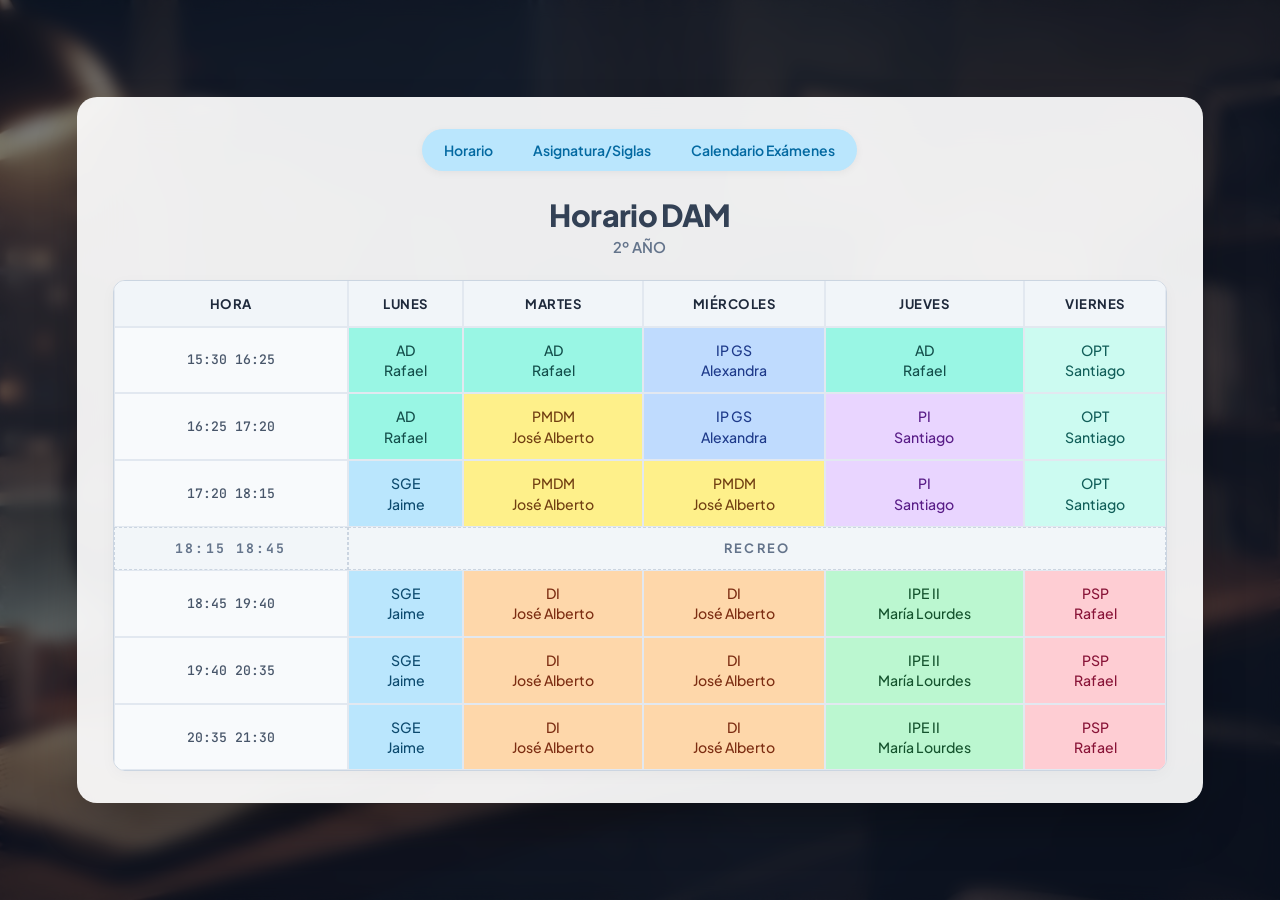
==== commit 1b36a3fc: "Nuevos Examenes Incorporados y CSS Modernizado" ====
--- a/index.html
+++ b/index.html
@@ -76,7 +76,7 @@
                     </tr>
                     <tr>
                         <td class="time-slot">19:40 20:35</td>
-    <!-- Lunes -->      <td class="SGE">SGE</a>Jaime</td>
+    <!-- Lunes -->      <td class="SGE">SGE<br>Jaime</td>
     <!-- Martes -->     <td class="DI">DI <br> José Alberto</td>
     <!-- Miercoles -->  <td class="DI">DI <br> José Alberto</td>
     <!-- Jueves -->     <td class="IPE-II">IPE II <br> María Lourdes</td>
--- a/styles.css
+++ b/styles.css
@@ -1,95 +1,105 @@
-/* --------------- Ajustes Generales --------------- */
-.overlay {
-    display: none; /* Oculto por defecto */
-    position: fixed;
-    top: 0; left: 0; width: 100%; height: 100%;
-    background: rgba(0,0,0,0.5);
-    z-index: 1000;
-    justify-content: center;
-    align-items: center;
-}
-.popup {
-    background: white;
-    padding: 20px 24px;
-    border-radius: 10px;
-    border: 1px solid var(--popup-color, var(--color-border));
-    position: relative;
-    width: 90%;
-    max-width: 480px;
-    max-height: 80vh;
-    overflow-y: auto;
+/* --------------- Fuentes & Reset Moderno --------------- */
+@import url('https://fonts.googleapis.com/css2?family=Plus+Jakarta+Sans:wght@400;500;600;700;800&family=JetBrains+Mono:wght@500;600;700&display=swap');
+
+:root {
+    --font-main: 'Plus Jakarta Sans', system-ui, -apple-system, BlinkMacSystemFont, 'Segoe UI', Roboto, sans-serif;
+    --font-mono: 'JetBrains Mono', monospace;
+
+    /* Superficies, acentos y sombras refinadas */
+    --color-bg-light: #f8fafc;
+    --color-text-dark: #0f172a;
+    --color-text-muted: #64748b;
+    --color-border: #cbd5e1;
+    --color-card-bg: rgba(255, 255, 255, 0.92);
+
+    /* Asignaturas - Paleta armónica basada en la app */
+    --IPGS: #bfdbfe;     /* Azul cielo pastel */
+    --AD: #99f6e4;       /* Turquesa */
+    --DI: #fed7aa;       /* Melocotón */
+    --PI: #e9d5ff;       /* Lavanda */
+    --PMDM: #fef08a;     /* Vainilla dorado */
+    --PSP: #fecdd3;      /* Coral */
+    --SGE: #bae6fd;      /* Azul ártico */
+    --OPT: #ccfbf1;      /* Menta */
+    --IPE-II: #bbf7d0;   /* Verde */
+    
+    /* Festivos y Boletín */
+    --FiestaAndalucia: #86efac;
+    --FiestaProvincial: #4ade80;
+    --FiestaLocalidad: #22c55e;
+    --Boletin: #f5d0fe;
+    --color-recreo: rgba(241, 245, 249, 0.9); 
+}
+
+* {
     box-sizing: border-box;
-    animation: popupEntrada 0.2s ease-out;
-}
-
-@keyframes popupEntrada {
-    from { opacity: 0; transform: scale(0.96); }
-    to   { opacity: 1; transform: scale(1); }
-}
-.cerrar {
-    position: absolute;
-    top: 5px; right: 10px;
-    cursor: pointer;
-    font-size: 20px;
-}   
-
-/* Definición de Colores Pasteles */
-:root {
-    --color-bg-light: #f4f7f6;
-    --color-text-dark: #333;
-    --color-border: #ddd;
-    --IPGS: #A4C2F4;
-    --AD: #a8dadc;
-    --DI: #FCE5CD;
-    --PI: #EFE5FD;
-    --PMDM: #FFF2CC;
-    --PSP: #F8CECC;
-    --SGE: #D4E6F1;
-    --OPT: #E0F2F1;
-    --IPE-II: #b5e48c;
-    --color-recreo: #f0f0f0; 
-}
-
-/* Estilos Generales */
+}
+
+/* --------------- Estilos Generales --------------- */
 body {
-    font-family: Arial, sans-serif;
+    font-family: var(--font-main);
     background-image: url(Fondo.jpg);
-    background-size: cover;       /* Escala la imagen para cubrir todo el fondo */
-    background-position: center;  /* Centra la imagen en la pantalla */
-    background-repeat: no-repeat; /* Evita que la imagen se repita en mosaico */
-    background-attachment: fixed; /* Mantiene la imagen fija al hacer scroll (opcional) */
+    background-size: cover;
+    background-position: center;
+    background-repeat: no-repeat;
+    background-attachment: fixed;
     color: var(--color-text-dark);
     margin: 0;
-    padding: 10px;
+    padding: 24px 16px;
     min-height: 100vh;
     display: flex;
     justify-content: center;
-    align-items: center;
+    align-items: flex-start;
+    -webkit-font-smoothing: antialiased;
+    position: relative;
+}
+
+/* Oscurecimiento de fondo general */
+body::before {
+    content: '';
+    position: fixed;
+    inset: 0;
+    background: rgba(15, 23, 42, 0.55);
+    backdrop-filter: blur(8px);
+    -webkit-backdrop-filter: blur(8px);
+    z-index: 0;
+    pointer-events: none;
 }
 
 .horario-container {
-    background: white;
-    padding: 20px;
-    border-radius: 15px;
-    box-shadow: 0 10px 30px rgba(0, 0, 0, 0.1);
-    /* En vez de un ancho fijo, se mueve entre un mínimo y un máximo según
-       el ancho de la ventana (vw), así en pantallas de escritorio grandes
-       o pequeñas el contenido se reajusta en vez de quedarse siempre
-       pegado a los mismos 1000px. */
-    width: clamp(700px, 82vw, 1300px);
+    position: relative;
+    z-index: 1;
+    background: var(--color-card-bg);
+    backdrop-filter: blur(24px);
+    -webkit-backdrop-filter: blur(24px);
+    padding: 32px 36px;
+    border-radius: 20px;
+    box-shadow: 0 25px 50px -12px rgba(0, 0, 0, 0.35);
+    width: clamp(780px, 88vw, 1360px);
     max-width: 96vw;
-    box-sizing: border-box;
     margin: 0 auto;
 }
 
-/* En pantallas de escritorio muy anchas, un pelín más de aire y de
-   tamaño de letra para que la tabla no se vea pequeña perdida en medio */
 @media (min-width: 1600px) {
-    .horario-container {padding: 28px;}
+    .horario-container { padding: 40px; }
     .horario-table th, .horario-table td, .siglas-table th, .siglas-table td {
         font-size: 0.95em;
-        padding: 12px 8px;
+        padding: 14px 10px;
     }
+}
+
+/* Horario y Asignaturas/Siglas: la tarjeta con su tabla queda centrada en la pantalla,
+   tanto en horizontal como en vertical (si el contenido es más alto que la pantalla,
+   simplemente se hace scroll con normalidad). El Calendario de Exámenes no se toca. */
+body:has(.horario-table),
+body:has(.siglas-table) {
+    align-items: center;
+    min-height: 100vh;
+    min-height: 100dvh;
+}
+
+.horario-table, .siglas-table {
+    margin-inline: auto;
 }
 
 a {
@@ -100,13 +110,14 @@
     height: 100%;
 }
 
-/* Menu de Navegación */
+/* --------------- Menú de Navegación Estilo Pill --------------- */
 header {
-    background: #B5E1FD;
-    border-radius: 10px;
+    background: #bae6fd;
+    border-radius: 9999px;
     width: fit-content;
-    margin: 0 auto 20px auto;
-    z-index: 100;
+    margin: 0 auto 24px auto;
+    padding: 4px;
+    box-shadow: 0 2px 8px rgba(0, 0, 0, 0.05);
 }
 
 nav ul {
@@ -114,134 +125,159 @@
     margin: 0;
     padding: 0;
     display: flex;
+    gap: 4px;
 }
 
 nav ul li {
-    font-family: Arial, sans-serif;
+    border-radius: 9999px;
     font-size: 14px;
-    transition: background-color 0.2s ease;
+    font-weight: 600;
 }
 
 nav ul li a {
     display: block;
-    padding: 8px 12px;
-    color: #05639D;
+    padding: 8px 18px;
+    color: #0369a1;
+    border-radius: 9999px;
     text-decoration: none;
-    transition: color 0.2s ease;
+    transition: all 0.2s ease;
 }
 
 nav ul li:hover {
-    background: #034771;
-    border-radius: 10px;
-}
-
-nav ul li a:hover { color: #B5E1FD; }
-
+    background: #0284c7;
+}
+
+nav ul li a:hover {
+    color: #ffffff;
+}
+
+/* --------------- Títulos y Subtítulos --------------- */
 h1 {
     text-align: center;
-    color: #4a4a68;
-    margin-bottom: 5px;
-    font-size: 1.5rem;
+    color: #334155;
+    font-size: 1.9rem;
+    font-weight: 800;
+    letter-spacing: -0.02em;
+    margin: 0 0 4px 0;
 }
 
 .subtitle {
     text-align: center;
-    color: #888;
-    margin-bottom: 25px;
-    font-size: 1em;
+    color: #64748b;
+    font-size: 0.92rem;
+    font-weight: 600;
+    margin: 0 0 24px 0;
 }
 
 .siglas-titulo {
-    margin-top: 30px;
-}
-
-/* --------------- Estilos de la Tabla --------------- */
+    margin-top: 10px;
+}
+
+/* --------------- Tablas Modernas --------------- */
 .horario-table, .siglas-table {
     width: 100%;
     border-collapse: separate; 
     border-spacing: 0;
-    border-radius: 10px;
+    border-radius: 12px;
     overflow: hidden;
-}
-
-.horario-table th,  .horario-table td, .siglas-table th, .siglas-table td {
-    padding: 10px 6px;
+    border: 1px solid var(--color-border);
+    box-shadow: 0 4px 16px rgba(15, 23, 42, 0.03);
+    background: #ffffff;
+}
+
+.horario-table th, .horario-table td, 
+.siglas-table th, .siglas-table td {
+    padding: 12px 10px;
     text-align: center;
-    border: 1px solid var(--color-border);
+    border: 1px solid #e2e8f0;
     font-weight: 500;
-    font-size: 0.85em;
+    font-size: 0.88em;
+    line-height: 1.45;
 }
 
 .horario-table th, .siglas-table th {
-    background-color: #e6e6fa; 
-    color: var(--color-text-dark);
-    font-weight: bold;
+    background: #f1f5f9;
+    color: #1e293b;
+    font-weight: 700;
+    font-size: 0.82em;
+    letter-spacing: 0.04em;
     text-transform: uppercase;
+    padding: 13px 10px;
+    border-top: none;
 }
 
 /* Columna de Horas */
 .time-slot {
-    background-color: var(--color-bg-light);
-    font-weight: bold;
-    color: #666;
+    background: #f8fafc;
+    font-family: var(--font-mono);
+    font-size: 0.82em !important;
+    font-weight: 600;
+    color: #475569;
     white-space: nowrap;
 }
 
-/* Filas de Asignaturas */
-.IPGS { background-color: var(--IPGS); }
-.AD { background-color: var(--AD); }
-.DI { background-color: var(--DI); }
-.PMDM { background-color: var(--PMDM); }
-.PSP { background-color: var(--PSP); }
-.SGE { background-color: var(--SGE); }
-.PI { background-color: var(--PI); }
-.IPE-II { background-color: var(--IPE-II); }
-.OPT { background-color: var(--OPT); }
-
-/* Efecto Hover para interactividad */
-.horario-table td:not(.time-slot):hover, .siglas-table tbody td:hover {
-    filter: brightness(0.95);
+/* Filas / Celdas de Asignaturas */
+.IPGS   { background-color: var(--IPGS); color: #1e3a8a; }
+.AD     { background-color: var(--AD); color: #134e4a; }
+.DI     { background-color: var(--DI); color: #7c2d12; }
+.PMDM   { background-color: var(--PMDM); color: #713f12; }
+.PSP    { background-color: var(--PSP); color: #881337; }
+.SGE    { background-color: var(--SGE); color: #0c4a6e; }
+.PI     { background-color: var(--PI); color: #581c87; }
+.IPE-II { background-color: var(--IPE-II); color: #14532d; }
+.OPT    { background-color: var(--OPT); color: #115e59; }
+
+/* Efecto Hover */
+.horario-table td:not(.time-slot):hover, 
+.siglas-table tbody td:hover {
+    filter: brightness(0.94);
     cursor: pointer;
 }
 
-/* Estilo para el Recreo */
+/* Fila de Recreo */
 .recreo-row td {
-    background-color: var(--color-recreo);
-    font-weight: bold;
-    font-style: italic;
-    color: #888;
-    padding: 10px;
-    border: 2px dashed #ccc;
-}
-
-/* --------------- Vista móvil: bloques por día --------------- */
+    background: var(--color-recreo);
+    font-weight: 700;
+    font-size: 0.8em;
+    letter-spacing: 0.16em;
+    text-transform: uppercase;
+    color: #64748b;
+    padding: 11px;
+    border: 1px dashed #cbd5e1;
+}
+
+/* --------------- Vista Móvil --------------- */
 .horario-movil {
     display: none;
 }
 
 @media (max-width: 850px) {
-    body {padding: 5px;}
-    .horario-container {padding: 10px;}
-    .horario-table {display: none;}
-    .horario-movil {display: block;}
-    .siglas-table {font-size: 0.8em;}
+    body { padding: 12px 8px; }
+    .horario-container { padding: 18px 12px; border-radius: 16px; }
+    .horario-table { display: none; }
+    .horario-movil { display: block; }
+    .siglas-table { font-size: 0.82em; }
+
+    header { margin-bottom: 18px; }
+    nav ul li a { padding: 6px 14px; font-size: 13px; }
 
     .dia-bloque {
         border: 1px solid var(--color-border);
-        border-radius: 10px;
+        border-radius: 14px;
         overflow: hidden;
         margin-bottom: 14px;
-        background: #fff;
+        background: #ffffff;
     }
 
     .dia-titulo {
         margin: 0;
         padding: 10px 14px;
-        background-color: #e6e6fa;
-        color: var(--color-text-dark);
-        font-size: 0.95em;
-        font-weight: bold;
+        background: #f1f5f9;
+        color: #0f172a;
+        font-size: 0.92em;
+        font-weight: 800;
         text-transform: uppercase;
+        border-bottom: 1px solid var(--color-border);
     }
 
     .franja {
@@ -254,135 +290,620 @@
     }
 
     .franja-hora {
-        font-weight: bold;
-        color: #555;
+        font-family: var(--font-mono);
+        font-weight: 600;
+        color: #475569;
         white-space: nowrap;
-        margin-right: 10px;
+        margin-right: 12px;
     }
 
     .franja-asignatura {
         text-align: right;
         flex: 1;
+        font-weight: 600;
     }
-    
-    .franja.IPGS { background-color: var(--IPGS); }
-    .franja.AD { background-color: var(--AD); }
-    .franja.DI { background-color: var(--DI); }
-    .franja.PMDM { background-color: var(--PMDM); }
-    .franja.PSP { background-color: var(--PSP); }
-    .franja.SGE { background-color: var(--SGE); }
-    .franja.PI { background-color: var(--PI); }
-    .franja.IPE-II { background-color: var(--IPE-II); }
-    .franja.OPT { background-color: var(--OPT); }
-}
-
-/* --------------- Popup de asignaturas --------------- */
-    .popup h2 {
-        margin: -20px -24px 14px -24px;
-        padding: 16px 40px 16px 24px;
-        font-size: 1.1em;
-        color: #333;
-        border-radius: 10px 10px 0 0;
-    }
-
-    .popup-profesor { margin: 0 0 16px; color: #888; font-size: 0.9em; }
-    .sin-examenes { color: #888; font-style: italic; }
-    .lista-examenes { list-style: none; margin: 0; padding: 0; }
-    .examen {
-        display: flex;
-        flex-direction: column; gap: 2px;
-        padding: 10px 12px; margin-bottom: 8px;
-        border-left: 4px solid var(--popup-color, #ccc);
-        border-radius: 6px;
-        background: color-mix(in srgb, var(--popup-color, var(--color-bg-light)) 20%, white);
-    }
-
-    .examen-fecha { font-size: 0.9em; text-transform: capitalize; color: #555; }
-    .examen-tipo { font-size: 0.85em; color: #777; }
-    .examen.pasado { opacity: 0.55; }
-    .examen-tag { font-size: 0.75em; font-weight: bold; color: #693d3d; text-transform: uppercase; }
-    .popup-examen-tema { margin-top: 10px; padding-top: 10px; border-top: 1px solid var(--color-border); }
-/* --------------- Página de Calendario de Exámenes --------------- */
+
+    .franja.IPGS   { background-color: var(--IPGS); color: #1e3a8a; }
+    .franja.AD     { background-color: var(--AD); color: #134e4a; }
+    .franja.DI     { background-color: var(--DI); color: #7c2d12; }
+    .franja.PMDM   { background-color: var(--PMDM); color: #713f12; }
+    .franja.PSP    { background-color: var(--PSP); color: #881337; }
+    .franja.SGE    { background-color: var(--SGE); color: #0c4a6e; }
+    .franja.PI     { background-color: var(--PI); color: #581c87; }
+    .franja.IPE-II { background-color: var(--IPE-II); color: #14532d; }
+    .franja.OPT    { background-color: var(--OPT); color: #115e59; }
+}
+
+/* ==========================================================================
+   POPUP / MODAL · DISEÑO MODERNO
+   Mismas clases e ids que antes (no hay que tocar HTML ni JS).
+   El color de cada asignatura llega por JS en --popup-color y en el
+   background-color de la cabecera (h2).
+   ========================================================================== */
+.overlay {
+    display: none; /* Controlado dinámicamente por JS */
+    position: fixed;
+    inset: 0;
+    background:
+        radial-gradient(circle at 50% 0%, rgba(99, 102, 241, 0.10), transparent 55%),
+        rgba(8, 12, 28, 0.25);
+    backdrop-filter: blur(1.5px);
+    -webkit-backdrop-filter: blur(1.5px);
+    z-index: 9999;
+    overscroll-behavior: contain;
+    justify-content: center;
+    align-items: center;
+    padding: 20px;
+    box-sizing: border-box;
+    animation: overlayFadeIn 0.25s ease-out;
+}
+
+/* Mientras hay un popup abierto la página de detrás no se desplaza */
+html.popup-abierto { overflow: hidden; }
+html.popup-abierto body { padding-right: calc(16px + var(--ancho-barra, 0px)); }
+
+@keyframes overlayFadeIn {
+    from { opacity: 0; }
+    to   { opacity: 1; }
+}
+
+.popup {
+    --radio: 26px;
+    position: relative;
+    width: min(520px, 100%);
+    max-height: 86vh;
+    max-height: 86dvh;
+    margin: auto;
+    display: flex;
+    flex-direction: column;
+    box-sizing: border-box;
+    overflow: hidden;
+    background: #ffffff;
+    border-radius: var(--radio);
+    box-shadow:
+        0 0 0 1px rgba(255, 255, 255, 0.6) inset,
+        0 2px 4px rgba(15, 23, 42, 0.06),
+        0 30px 80px -20px rgba(15, 23, 42, 0.55);
+    animation: popupEntrada 0.4s cubic-bezier(0.34, 1.4, 0.64, 1);
+}
+
+@keyframes popupEntrada {
+    from { opacity: 0; transform: translateY(24px) scale(0.94); }
+    to   { opacity: 1; transform: translateY(0) scale(1); }
+}
+
+/* ---------- Botón de cierre ---------- */
+.cerrar {
+    position: absolute;
+    top: 16px;
+    right: 16px;
+    z-index: 10;
+    width: 36px;
+    height: 36px;
+    display: flex;
+    align-items: center;
+    justify-content: center;
+    border-radius: 12px;
+    font-size: 22px;
+    font-weight: 500;
+    line-height: 1;
+    color: #0f172a;
+    cursor: pointer;
+    background: rgba(255, 255, 255, 0.55);
+    border: 1px solid rgba(255, 255, 255, 0.7);
+    backdrop-filter: blur(10px);
+    -webkit-backdrop-filter: blur(10px);
+    box-shadow: 0 2px 8px rgba(15, 23, 42, 0.10);
+    transition: transform 0.25s cubic-bezier(0.34, 1.56, 0.64, 1), background 0.2s, box-shadow 0.2s;
+}
+
+/* La × se dibuja con dos barras (no con el carácter de texto, que queda descentrado
+   por las métricas de la fuente). El texto &times; del HTML se oculta con font-size: 0. */
+.cerrar { font-size: 0; }
+.cerrar::before,
+.cerrar::after {
+    content: "";
+    position: absolute;
+    top: 50%;
+    left: 50%;
+    width: 14px;
+    height: 2px;
+    border-radius: 9999px;
+    background: currentColor;
+}
+.cerrar::before { transform: translate(-50%, -50%) rotate(45deg); }
+.cerrar::after  { transform: translate(-50%, -50%) rotate(-45deg); }
+
+.cerrar:hover {
+    background: #ffffff;
+    transform: rotate(90deg) scale(1.08);
+    box-shadow: 0 4px 14px rgba(15, 23, 42, 0.18);
+}
+
+.cerrar:active { transform: rotate(90deg) scale(0.94); }
+
+.cerrar:focus-visible,
+.popup:focus-visible { outline: 3px solid rgba(99, 102, 241, 0.6); outline-offset: 2px; }
+
+/* ---------- Cabecera con el color de la asignatura ---------- */
+.popup h2 {
+    position: relative;
+    margin: 0;
+    padding: 30px 64px 26px 28px;
+    font-size: 1.35rem;
+    font-weight: 800;
+    line-height: 1.25;
+    letter-spacing: -0.025em;
+    color: #0f172a;
+    flex-shrink: 0;
+    overflow: hidden;
+    /* El color base lo pone JS (background-color); aquí solo se añade brillo */
+    background-image:
+        linear-gradient(135deg, rgba(255, 255, 255, 0.55) 0%, rgba(255, 255, 255, 0) 55%),
+        linear-gradient(0deg, rgba(0, 0, 0, 0.05), rgba(0, 0, 0, 0));
+}
+
+/* Círculos decorativos */
+.popup h2::before,
+.popup h2::after {
+    content: "";
+    position: absolute;
+    border-radius: 50%;
+    background: rgba(255, 255, 255, 0.35);
+    pointer-events: none;
+}
+.popup h2::before { width: 150px; height: 150px; right: -40px; top: -70px; }
+.popup h2::after  { width: 90px;  height: 90px;  right: 50px;  bottom: -55px; opacity: 0.6; }
+
+/* ---------- Cuerpo ---------- */
+#popup-examenes,
+.popup-profesor,
+.popup-examen-profesor,
+.popup-examen-tema { box-sizing: border-box; }
+
+/* Profesor/a: chip con icono */
+.popup-profesor,
+.popup-examen-profesor {
+    align-self: flex-start;
+    display: inline-flex;
+    align-items: center;
+    gap: 10px;
+    margin: 20px 28px 6px;
+    padding: 7px 14px 7px 8px;
+    font-size: 0.88rem;
+    font-weight: 600;
+    color: #334155;
+    background: #f1f5f9;
+    border-radius: 9999px;
+}
+
+.popup-profesor::before,
+.popup-examen-profesor::before {
+    content: "";
+    width: 24px;
+    height: 24px;
+    flex-shrink: 0;
+    border-radius: 50%;
+    background-color: var(--popup-color, #94a3b8);
+    box-shadow: inset 0 0 0 1px rgba(0, 0, 0, 0.08);
+    /* Icono de persona dibujado encima del círculo de color */
+    background-image: url("data:image/svg+xml,%3Csvg xmlns='http://www.w3.org/2000/svg' viewBox='0 0 24 24' fill='none' stroke='%230f172a' stroke-width='2' stroke-linecap='round' stroke-linejoin='round'%3E%3Ccircle cx='12' cy='9' r='3.2'/%3E%3Cpath d='M5.5 19c1-3.2 3.6-4.6 6.5-4.6s5.5 1.4 6.5 4.6'/%3E%3C/svg%3E");
+    background-size: 70%;
+    background-position: center;
+    background-repeat: no-repeat;
+}
+
+/* Popup del calendario: tema del examen como bloque destacado */
+.popup-examen-tema {
+    position: relative;
+    margin: 14px 28px 28px;
+    padding: 34px 20px 18px 22px;
+    background: color-mix(in srgb, var(--popup-color, #e2e8f0) 16%, #ffffff);
+    border: 1px solid color-mix(in srgb, var(--popup-color, #cbd5e1) 55%, #ffffff);
+    border-radius: 16px;
+    font-size: 0.97rem;
+    line-height: 1.65;
+    font-weight: 500;
+    color: #1e293b;
+    white-space: pre-line;
+    overflow-y: auto;
+}
+
+.popup-examen-tema::before {
+    content: "Contenido";
+    position: absolute;
+    top: 12px;
+    left: 22px;
+    font-size: 0.68rem;
+    font-weight: 800;
+    letter-spacing: 0.12em;
+    text-transform: uppercase;
+    color: #64748b;
+}
+
+/* ---------- Lista de exámenes (popup de asignatura) ---------- */
+#popup-examenes {
+    padding: 14px 20px 24px 28px;
+    margin-right: 0;
+    overflow-y: auto;
+    overscroll-behavior: contain;
+    scrollbar-width: thin;
+    scrollbar-color: #cbd5e1 transparent;
+}
+#popup-examenes::-webkit-scrollbar { width: 8px; }
+#popup-examenes::-webkit-scrollbar-thumb { background: #cbd5e1; border-radius: 9999px; border: 2px solid #fff; }
+#popup-examenes::-webkit-scrollbar-thumb:hover { background: #94a3b8; }
+
+.sin-examenes {
+    margin: 8px 8px 0 0;
+    padding: 28px 16px;
+    text-align: center;
+    font-size: 0.92rem;
+    color: #94a3b8;
+    border: 2px dashed #e2e8f0;
+    border-radius: 16px;
+}
+
+.lista-examenes {
+    list-style: none;
+    margin: 0;
+    padding: 0;
+    display: flex;
+    flex-direction: column;
+    gap: 12px;
+}
+
+/* Tarjeta de examen */
+.examen {
+    position: relative;
+    display: flex;
+    flex-direction: column;
+    align-items: flex-start;
+    gap: 6px;
+    padding: 15px 16px 15px 22px;
+    background: color-mix(in srgb, var(--popup-color, #e2e8f0) 12%, #ffffff);
+    border: 1px solid color-mix(in srgb, var(--popup-color, #cbd5e1) 45%, #ffffff);
+    border-radius: 16px;
+    box-shadow: 0 1px 2px rgba(15, 23, 42, 0.04);
+    transition: transform 0.2s cubic-bezier(0.34, 1.56, 0.64, 1), box-shadow 0.2s ease;
+    animation: examenEntrada 0.4s cubic-bezier(0.16, 1, 0.3, 1) backwards;
+}
+
+.examen:nth-child(1) { animation-delay: 0.05s; }
+.examen:nth-child(2) { animation-delay: 0.10s; }
+.examen:nth-child(3) { animation-delay: 0.15s; }
+.examen:nth-child(4) { animation-delay: 0.20s; }
+.examen:nth-child(n+5) { animation-delay: 0.25s; }
+
+@keyframes examenEntrada {
+    from { opacity: 0; transform: translateY(12px); }
+    to   { opacity: 1; transform: translateY(0); }
+}
+
+/* Barra de acento redondeada */
+.examen::before {
+    content: "";
+    position: absolute;
+    left: 8px;
+    top: 14px;
+    bottom: 14px;
+    width: 4px;
+    border-radius: 9999px;
+    background: var(--popup-color, #94a3b8);
+    filter: saturate(1.6) brightness(0.92);
+}
+
+.examen:hover {
+    transform: translateY(-2px);
+    box-shadow: 0 10px 24px -8px rgba(15, 23, 42, 0.18);
+}
+
+.examen strong {
+    font-size: 0.96rem;
+    font-weight: 700;
+    line-height: 1.4;
+    color: #0f172a;
+    white-space: pre-line;
+}
+
+/* Fecha con icono de calendario */
+.examen-fecha {
+    display: inline-flex;
+    align-items: center;
+    gap: 7px;
+    font-size: 0.84rem;
+    font-weight: 600;
+    text-transform: capitalize;
+    color: #475569;
+}
+
+.examen-fecha::before {
+    content: "";
+    width: 15px;
+    height: 15px;
+    flex-shrink: 0;
+    background-color: #64748b;
+    -webkit-mask: url("data:image/svg+xml,%3Csvg xmlns='http://www.w3.org/2000/svg' viewBox='0 0 24 24' fill='none' stroke='black' stroke-width='2.2' stroke-linecap='round' stroke-linejoin='round'%3E%3Crect x='3' y='5' width='18' height='16' rx='3'/%3E%3Cpath d='M3 10h18M8 3v4M16 3v4'/%3E%3C/svg%3E") center / contain no-repeat;
+            mask: url("data:image/svg+xml,%3Csvg xmlns='http://www.w3.org/2000/svg' viewBox='0 0 24 24' fill='none' stroke='black' stroke-width='2.2' stroke-linecap='round' stroke-linejoin='round'%3E%3Crect x='3' y='5' width='18' height='16' rx='3'/%3E%3Cpath d='M3 10h18M8 3v4M16 3v4'/%3E%3C/svg%3E") center / contain no-repeat;
+}
+
+/* Tipo de examen como pastilla */
+.examen-tipo {
+    padding: 3px 11px;
+    font-size: 0.74rem;
+    font-weight: 700;
+    letter-spacing: 0.02em;
+    color: #334155;
+    background: rgba(255, 255, 255, 0.85);
+    border: 1px solid rgba(15, 23, 42, 0.08);
+    border-radius: 9999px;
+}
+
+/* Examen ya realizado */
+.examen.pasado {
+    opacity: 0.62;
+    filter: grayscale(0.35);
+}
+.examen.pasado strong { text-decoration: line-through; text-decoration-color: rgba(15, 23, 42, 0.3); }
+.examen.pasado:hover { opacity: 0.9; filter: none; }
+.examen.pasado { padding-top: 40px; } /* hueco para la etiqueta "Realizado" */
+
+.examen-tag {
+    position: absolute;
+    top: 12px;
+    right: 12px;
+    display: inline-flex;
+    align-items: center;
+    gap: 4px;
+    padding: 3px 10px;
+    font-size: 0.66rem;
+    font-weight: 800;
+    letter-spacing: 0.08em;
+    text-transform: uppercase;
+    color: #166534;
+    background: #dcfce7;
+    border-radius: 9999px;
+}
+.examen-tag::before { content: "✓"; font-size: 0.9em; }
+
+/* ---------- Móvil: sigue centrado, con un pequeño margen lateral ---------- */
+@media (max-width: 600px) {
+    .overlay { padding: 16px; }
+    .popup { width: 100%; max-height: 86dvh; }
+    .popup h2 { padding: 28px 60px 22px 22px; font-size: 1.2rem; }
+    .popup-profesor, .popup-examen-profesor { margin-left: 22px; }
+    .popup-examen-tema { margin: 14px 22px 26px; }
+    #popup-examenes { padding: 14px 16px 26px 22px; }
+}
+
+/* Respeta a quien prefiere menos movimiento */
+@media (prefers-reduced-motion: reduce) {
+    .overlay, .popup, .examen { animation: none; }
+    .cerrar, .examen { transition: none; }
+}
+
+/* --------------- Calendario de Exámenes --------------- */
 .leyenda {
-    display: flex; flex-wrap: wrap; gap: 10px; justify-content: center;
-    margin: 5px 0 20px; font-size: 0.8em; color: var(--color-text-dark);
-}
-.leyenda-item { display: flex; align-items: center; gap: 4px; }
-.leyenda-color { width: 12px; height: 12px; border-radius: 3px; display: inline-block; }
+    display: grid;
+    grid-template-columns: repeat(2, 1fr);
+    gap: 18px 32px;
+    margin: 8px 0 28px;
+    padding: 20px 26px 22px;
+    background: rgba(248, 250, 252, 0.95);
+    border: 1px solid var(--color-border);
+    border-radius: 16px;
+    font-size: 0.8em;
+    color: #334155;
+    font-weight: 600;
+    box-shadow: 0 2px 8px rgba(15, 23, 42, 0.02);
+}
+
+/* Cada grupo ocupa su columna; "ancho" (asignaturas) ocupa las dos */
+.leyenda-grupo.ancho { grid-column: 1 / -1; }
+
+/* Título de grupo con línea que se extiende hasta el final */
+.leyenda-titulo {
+    display: flex;
+    align-items: center;
+    gap: 12px;
+    margin-bottom: 12px;
+    font-size: 0.78em;
+    font-weight: 800;
+    letter-spacing: 0.12em;
+    text-transform: uppercase;
+    color: #64748b;
+}
+.leyenda-titulo::after {
+    content: "";
+    flex: 1;
+    height: 1px;
+    background: #e2e8f0;
+}
+
+.leyenda-items {
+    display: grid;
+    grid-template-columns: repeat(3, 1fr);
+    gap: 10px 18px;
+}
+
+.leyenda-item {
+    display: flex;
+    align-items: center;
+    gap: 9px;
+    line-height: 1.3;
+}
+
+.leyenda-color {
+    width: 14px;
+    height: 14px;
+    flex-shrink: 0;
+    border-radius: 4px;
+    display: inline-block;
+    box-shadow: inset 0 0 0 1px rgba(0,0,0,0.12);
+}
+
+/* Pantallas medianas: los grupos pasan a ocupar todo el ancho */
+@media (max-width: 900px) {
+    .leyenda { grid-template-columns: 1fr; }
+    .leyenda-items { grid-template-columns: repeat(2, 1fr); }
+}
+
+/* Móvil: una sola columna */
+@media (max-width: 560px) {
+    .leyenda { padding: 16px 16px 18px; }
+    .leyenda-items { grid-template-columns: 1fr; }
+}
 
 .trimestre-titulo {
-    text-align: center; color: #4a4a68; margin: 25px 0 12px;
-    font-size: 1.15em; border-bottom: 2px solid #e6e6fa; padding-bottom: 6px;
+    text-align: left;
+    color: #0f172a;
+    margin: 36px 0 16px;
+    font-size: 1.3rem;
+    font-weight: 800;
+    border-bottom: 2px solid #e2e8f0;
+    padding-bottom: 8px;
+    letter-spacing: -0.025em;
 }
 
 .semanas-grid {
     display: grid;
     grid-template-columns: repeat(3, 1fr);
-    gap: 12px;
-    margin-bottom: 8px;
+    gap: 16px;
+    margin-bottom: 14px;
 }
 
 .semana-bloque {
+    --col-horas: 46px; /* ancho de la columna de horas (cabecera de fechas + cuerpo) */
     border: 1px solid var(--color-border);
-    border-radius: 8px;
+    border-radius: 14px;
     overflow: hidden;
-    background: #fff;
+    background: #ffffff;
+    box-shadow: 0 3px 10px rgba(15, 23, 42, 0.03);
+    transition: transform 0.2s ease, box-shadow 0.2s ease;
+}
+
+.semana-bloque:hover {
+    transform: translateY(-3px);
+    box-shadow: 0 10px 22px rgba(15, 23, 42, 0.08);
 }
 
 .semana-titulo {
-    text-align: center; font-weight: bold; font-size: 0.85em;
-    color: var(--color-text-dark); background: var(--color-bg-light);
-    padding: 5px; border-bottom: 2px solid #05639D;
+    text-align: center;
+    font-weight: 700;
+    font-size: 0.85em;
+    color: #0f172a;
+    background: #f1f5f9;
+    padding: 8px 6px;
+    border-bottom: 2px solid #0284c7;
+    letter-spacing: 0.02em;
 }
 
 .semana-fechas {
-    display: grid; grid-template-columns: 34px repeat(5, 1fr);
-    font-size: 0.6em; text-align: center; color: #05639D;
+    display: grid;
+    grid-template-columns: var(--col-horas) repeat(5, 1fr);
+    font-size: 0.63em;
+    font-weight: 700;
+    text-align: center;
+    color: #0284c7;
+    background: #f8fafc;
     border-bottom: 1px solid var(--color-border);
 }
-.semana-fechas span { padding: 2px 0; }
+
+.semana-fechas span {
+    padding: 5px 0;
+}
 
 .semana-cuerpo {
     position: relative;
     display: grid;
-    grid-template-columns: 34px repeat(5, 1fr);
-    grid-template-rows: repeat(6, 18px);
-    background-image: repeating-linear-gradient(to bottom, transparent 0 17px, var(--color-border) 17px 18px);
+    grid-template-columns: var(--col-horas) repeat(5, 1fr);
+    grid-template-rows: repeat(6, 21px);
+    background-image: repeating-linear-gradient(to bottom, transparent 0 20px, #f1f5f9 20px 21px);
 }
 
 .hora-label {
-    grid-column: 1; font-size: 0.55em; color: #888;
-    text-align: right; padding-right: 3px; align-self: center;
-}
-
-.examen-bloque {
-    margin: 1px; border-radius: 3px; display: flex;
-    align-items: center; justify-content: center; text-align: center;
-    font-size: 0.55em; font-weight: bold; line-height: 1;
-    overflow: hidden; color: #333; padding: 1px;
+    grid-column: 1;
+    font-family: var(--font-mono);
+    font-size: 0.58em;
+    font-weight: 600;
+    color: #94a3b8;
+    text-align: right;
+    white-space: nowrap;
+    padding: 0 6px 0 8px; /* hueco a la izquierda para que las horas no peguen con el borde */
+    align-self: center;
+}
+
+.examen-bloque, .festivo-bloque, .boletin-bloque {
+    margin: 1.5px;
+    border-radius: 5px;
+    display: flex;
+    align-items: center;
+    justify-content: center;
+    text-align: center;
+    font-size: 0.58em;
+    font-weight: 700;
+    line-height: 1.1;
+    overflow: hidden;
+    color: #0f172a;
+    padding: 2px 4px;
     cursor: pointer;
-}
-.examen-bloque:hover { filter: brightness(0.92); }
-.examen-bloque.final { background-color: #9a031e; color: #fff; }
-.examen-bloque.presentacion { background-color: #f4978e; color: #5c1a1a; }
-.IPGS { background-color: var(--IPGS); }
-.AD { background-color: var(--AD); }
-.DI { background-color: var(--DI); }
-.PMDM { background-color: var(--PMDM); }
-.PSP { background-color: var(--PSP); }
-.SGE { background-color: var(--SGE); }
-.PI { background-color: var(--PI); }
-.IPE-II { background-color: var(--IPE-II); }
-.OPT { background-color: var(--OPT); }
+    box-shadow: 0 1px 3px rgba(0,0,0,0.06);
+    transition: transform 0.15s ease, filter 0.15s ease, box-shadow 0.15s ease;
+}
+
+.examen-bloque:hover, 
+.festivo-bloque:hover, 
+.boletin-bloque:hover {
+    filter: brightness(0.92);
+    transform: scale(1.03);
+    z-index: 10;
+    box-shadow: 0 3px 8px rgba(0,0,0,0.12);
+}
+
+/* Boletín */
+.boletin-bloque {
+    background-color: var(--Boletin);
+    color: #581c87;
+    font-style: italic;
+    border: 1px dashed #c084fc;
+}
+
+/* Festivos */
+.festivo-bloque.FEST-AND {
+    background-color: var(--FiestaAndalucia);
+    color: #14532d;
+}
+
+.festivo-bloque.FEST-PROV {
+    background-color: var(--FiestaProvincial);
+    color: #ffffff;
+}
+
+.festivo-bloque.FEST-LOC {
+    background-color: var(--FiestaLocalidad);
+    color: #ffffff;
+}
+
+.examen-bloque.final {
+    background-color: #e11d48;
+    color: #ffffff;
+}
+
+.examen-bloque.presentacion {
+    background-color: #fda4af;
+    color: #881337;
+}
 
 @media (max-width: 900px) {
     .semanas-grid { grid-template-columns: repeat(2, 1fr); }
 }
 
 @media (max-width: 600px) {
-    .semanas-grid { grid-template-columns: repeat(2, 1fr); gap: 8px; }
-    .semana-titulo { font-size: 0.75em; }
-    .semana-fechas { font-size: 0.55em; }
-    .hora-label { font-size: 0.5em; }
-    .examen-bloque { font-size: 0.5em; }
-}+    .semanas-grid { grid-template-columns: repeat(2, 1fr); gap: 10px; }
+    .semana-titulo { font-size: 0.78em; }
+    .semana-fechas { font-size: 0.56em; }
+    .semana-bloque { --col-horas: 40px; }
+    .hora-label { font-size: 0.52em; }
+    .examen-bloque, .festivo-bloque, .boletin-bloque { font-size: 0.52em; }
+    .festivo-bloque, .boletin-bloque { font-size: 0.45em; }
+}
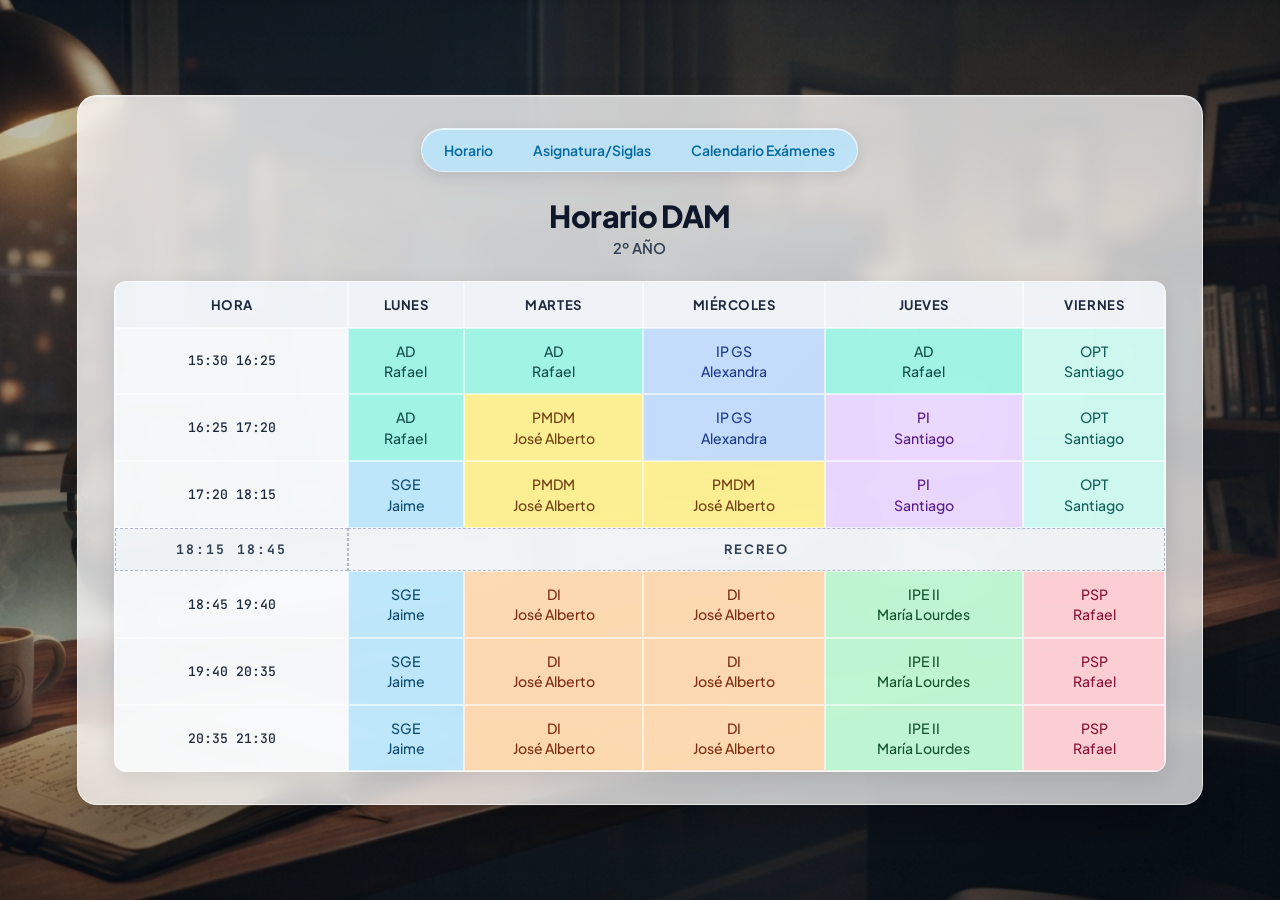
==== commit 629128c4: "Arreglo de examenes y cambio de estetica" ====
--- a/index.html
+++ b/index.html
@@ -4,7 +4,8 @@
         <meta charset="UTF-8">
         <meta name="viewport" content="width=device-width, initial-scale=1.0">
         <title>Horario 2º DAM</title>
-        <link rel="stylesheet" href="styles.css">
+        <link rel="icon" type="image/png" href="src/img/iconoPestanana.png">
+        <link rel="stylesheet" href="src/css/styles.css">
     </head>
     <body>
 
@@ -13,8 +14,8 @@
                 <nav>
                     <ul>
                         <li><a href="index.html">Horario</a></li>
-                        <li><a href="asignaturas.html">Asignatura/Siglas</a></li>
-                        <li><a href="examenes.html">Calendario Exámenes</a></li>
+                        <li><a href="src/asignaturas.html">Asignatura/Siglas</a></li>
+                        <li><a href="src/examenes.html">Calendario Exámenes</a></li>
                     </ul>
                 </nav>
             </header>
@@ -99,7 +100,7 @@
 
         </div>
 
-        <script src="script.js"></script>
+        <script src="src/js/script.js"></script>
 
     </body>
 </html>
--- a/src/css/styles.css
+++ b/src/css/styles.css
@@ -0,0 +1,1088 @@
+/* --------------- Fuentes & Reset Moderno --------------- */
+@import url('https://fonts.googleapis.com/css2?family=Plus+Jakarta+Sans:wght@400;500;600;700;800&family=JetBrains+Mono:wght@500;600;700&display=swap');
+
+:root {
+    --font-main: 'Plus Jakarta Sans', system-ui, -apple-system, BlinkMacSystemFont, 'Segoe UI', Roboto, sans-serif;
+    --font-mono: 'JetBrains Mono', monospace;
+
+    /* Superficies, acentos y sombras refinadas */
+    --color-bg-light: #f8fafc;
+    --color-text-dark: #0f172a;
+    --color-text-muted: #64748b;
+    --color-border: #cbd5e1;
+    --color-card-bg: rgba(255, 255, 255, 0.92);
+
+    /* Asignaturas - Paleta armónica basada en la app */
+    --IPGS: #bfdbfe;     /* Azul cielo pastel */
+    --AD: #99f6e4;       /* Turquesa */
+    --DI: #fed7aa;       /* Melocotón */
+    --PI: #e9d5ff;       /* Lavanda */
+    --PMDM: #fef08a;     /* Vainilla dorado */
+    --PSP: #fecdd3;      /* Coral */
+    --SGE: #bae6fd;      /* Azul ártico */
+    --OPT: #ccfbf1;      /* Menta */
+    --IPE-II: #bbf7d0;   /* Verde */
+    
+    /* Festivos y Boletín */
+    --FiestaAndalucia: #86efac;
+    --FiestaProvincial: #4ade80;
+    --FiestaLocalidad: #22c55e;
+    --Boletin: #f5d0fe;
+    --color-recreo: rgba(241, 245, 249, 0.9); 
+}
+
+* {
+    box-sizing: border-box;
+}
+
+/* --------------- Estilos Generales --------------- */
+body {
+    font-family: var(--font-main);
+    background-image: url(../img/Fondo.jpg);
+    background-size: cover;
+    background-position: center;
+    background-repeat: no-repeat;
+    background-attachment: fixed;
+    color: var(--color-text-dark);
+    margin: 0;
+    padding: 24px 16px;
+    min-height: 100vh;
+    display: flex;
+    justify-content: center;
+    align-items: flex-start;
+    -webkit-font-smoothing: antialiased;
+    position: relative;
+}
+
+/* Oscurecimiento de fondo general */
+body::before {
+    content: '';
+    position: fixed;
+    inset: 0;
+    background: rgba(15, 23, 42, 0.55);
+    backdrop-filter: blur(8px);
+    -webkit-backdrop-filter: blur(8px);
+    z-index: 0;
+    pointer-events: none;
+}
+
+.horario-container {
+    position: relative;
+    z-index: 1;
+    background: var(--color-card-bg);
+    backdrop-filter: blur(24px);
+    -webkit-backdrop-filter: blur(24px);
+    padding: 32px 36px;
+    border-radius: 20px;
+    box-shadow: 0 25px 50px -12px rgba(0, 0, 0, 0.35);
+    width: clamp(780px, 88vw, 1360px);
+    max-width: 96vw;
+    margin: 0 auto;
+}
+
+/* Horario y Asignaturas/Siglas: la tarjeta con su tabla queda centrada en la pantalla,
+   tanto en horizontal como en vertical (si el contenido es más alto que la pantalla,
+   simplemente se hace scroll con normalidad). El Calendario de Exámenes no se toca. */
+body:has(.horario-table),
+body:has(.siglas-table) {
+    align-items: center;
+    min-height: 100vh;
+    min-height: 100dvh;
+}
+
+.horario-table, .siglas-table {
+    margin-inline: auto;
+}
+
+a {
+    text-decoration: none;
+    color: inherit;
+    display: block;
+    width: 100%;
+    height: 100%;
+}
+
+/* --------------- Menú de Navegación Estilo Pill --------------- */
+header {
+    background: #bae6fd;
+    border-radius: 9999px;
+    width: fit-content;
+    margin: 0 auto 24px auto;
+    padding: 4px;
+    box-shadow: 0 2px 8px rgba(0, 0, 0, 0.05);
+}
+
+nav ul {
+    list-style: none;
+    margin: 0;
+    padding: 0;
+    display: flex;
+    gap: 4px;
+}
+
+nav ul li {
+    border-radius: 9999px;
+    font-size: 14px;
+    font-weight: 600;
+}
+
+nav ul li a {
+    display: block;
+    padding: 8px 18px;
+    color: #0369a1;
+    border-radius: 9999px;
+    text-decoration: none;
+    transition: all 0.2s ease;
+}
+
+nav ul li:hover {
+    background: #0284c7;
+}
+
+nav ul li a:hover {
+    color: #ffffff;
+}
+
+/* --------------- Títulos y Subtítulos --------------- */
+h1 {
+    text-align: center;
+    color: #334155;
+    font-size: 1.9rem;
+    font-weight: 800;
+    letter-spacing: -0.02em;
+    margin: 0 0 4px 0;
+}
+
+.subtitle {
+    text-align: center;
+    color: #64748b;
+    font-size: 0.92rem;
+    font-weight: 600;
+    margin: 0 0 24px 0;
+}
+
+.siglas-titulo {
+    margin-top: 10px;
+}
+
+/* --------------- Tablas Modernas --------------- */
+.horario-table, .siglas-table {
+    width: 100%;
+    border-collapse: separate; 
+    border-spacing: 0;
+    border-radius: 12px;
+    overflow: hidden;
+    border: 1px solid var(--color-border);
+    box-shadow: 0 4px 16px rgba(15, 23, 42, 0.03);
+    background: #ffffff;
+}
+
+.horario-table th, .horario-table td, 
+.siglas-table th, .siglas-table td {
+    padding: 12px 10px;
+    text-align: center;
+    border: 1px solid #e2e8f0;
+    font-weight: 500;
+    font-size: 0.88em;
+    line-height: 1.45;
+}
+
+.horario-table th, .siglas-table th {
+    background: #f1f5f9;
+    color: #1e293b;
+    font-weight: 700;
+    font-size: 0.82em;
+    letter-spacing: 0.04em;
+    text-transform: uppercase;
+    padding: 13px 10px;
+    border-top: none;
+}
+
+/* Columna de Horas */
+.time-slot {
+    background: #f8fafc;
+    font-family: var(--font-mono);
+    font-size: 0.82em !important;
+    font-weight: 600;
+    color: #475569;
+    white-space: nowrap;
+}
+
+/* Filas / Celdas de Asignaturas */
+.IPGS   { background-color: var(--IPGS); color: #1e3a8a; }
+.AD     { background-color: var(--AD); color: #134e4a; }
+.DI     { background-color: var(--DI); color: #7c2d12; }
+.PMDM   { background-color: var(--PMDM); color: #713f12; }
+.PSP    { background-color: var(--PSP); color: #881337; }
+.SGE    { background-color: var(--SGE); color: #0c4a6e; }
+.PI     { background-color: var(--PI); color: #581c87; }
+.IPE-II { background-color: var(--IPE-II); color: #14532d; }
+.OPT    { background-color: var(--OPT); color: #115e59; }
+
+/* Efecto Hover */
+.horario-table td:not(.time-slot):hover, 
+.siglas-table tbody td:hover {
+    filter: brightness(0.94);
+    cursor: pointer;
+}
+
+/* Fila de Recreo */
+.recreo-row td {
+    background: var(--color-recreo);
+    font-weight: 700;
+    font-size: 0.8em;
+    letter-spacing: 0.16em;
+    text-transform: uppercase;
+    color: #64748b;
+    padding: 11px;
+    border: 1px dashed #cbd5e1;
+}
+
+/* --------------- Vista Móvil --------------- */
+.horario-movil {
+    display: none;
+}
+
+/* ==========================================================================
+   POPUP / MODAL · DISEÑO MODERNO
+   Mismas clases e ids que antes (no hay que tocar HTML ni JS).
+   El color de cada asignatura llega por JS en --popup-color y en el
+   background-color de la cabecera (h2).
+   ========================================================================== */
+.overlay {
+    display: none; /* Controlado dinámicamente por JS */
+    position: fixed;
+    inset: 0;
+    background:
+        radial-gradient(circle at 50% 0%, rgba(99, 102, 241, 0.10), transparent 55%),
+        rgba(8, 12, 28, 0.25);
+    backdrop-filter: blur(1.5px);
+    -webkit-backdrop-filter: blur(1.5px);
+    z-index: 9999;
+    overscroll-behavior: contain;
+    justify-content: center;
+    align-items: center;
+    padding: 20px;
+    box-sizing: border-box;
+    animation: overlayFadeIn 0.25s ease-out;
+}
+
+/* Mientras hay un popup abierto la página de detrás no se desplaza */
+html.popup-abierto { overflow: hidden; }
+html.popup-abierto body { padding-right: calc(16px + var(--ancho-barra, 0px)); }
+
+.popup {
+    --radio: 26px;
+    position: relative;
+    width: min(520px, 100%);
+    max-height: 86vh;
+    max-height: 86dvh;
+    margin: auto;
+    display: flex;
+    flex-direction: column;
+    box-sizing: border-box;
+    overflow: hidden;
+    background: #ffffff;
+    border-radius: var(--radio);
+    box-shadow:
+        0 0 0 1px rgba(255, 255, 255, 0.6) inset,
+        0 2px 4px rgba(15, 23, 42, 0.06),
+        0 30px 80px -20px rgba(15, 23, 42, 0.55);
+    animation: popupEntrada 0.4s cubic-bezier(0.34, 1.4, 0.64, 1);
+}
+
+/* ---------- Botón de cierre ---------- */
+.cerrar {
+    position: absolute;
+    top: 16px;
+    right: 16px;
+    z-index: 10;
+    width: 36px;
+    height: 36px;
+    display: flex;
+    align-items: center;
+    justify-content: center;
+    border-radius: 12px;
+    font-size: 22px;
+    font-weight: 500;
+    line-height: 1;
+    color: #0f172a;
+    cursor: pointer;
+    background: rgba(255, 255, 255, 0.55);
+    border: 1px solid rgba(255, 255, 255, 0.7);
+    backdrop-filter: blur(10px);
+    -webkit-backdrop-filter: blur(10px);
+    box-shadow: 0 2px 8px rgba(15, 23, 42, 0.10);
+    transition: transform 0.25s cubic-bezier(0.34, 1.56, 0.64, 1), background 0.2s, box-shadow 0.2s;
+}
+
+/* La × se dibuja con dos barras (no con el carácter de texto, que queda descentrado
+   por las métricas de la fuente). El texto &times; del HTML se oculta con font-size: 0. */
+.cerrar { font-size: 0; }
+.cerrar::before,
+.cerrar::after {
+    content: "";
+    position: absolute;
+    top: 50%;
+    left: 50%;
+    width: 14px;
+    height: 2px;
+    border-radius: 9999px;
+    background: currentColor;
+}
+.cerrar::before { transform: translate(-50%, -50%) rotate(45deg); }
+.cerrar::after  { transform: translate(-50%, -50%) rotate(-45deg); }
+
+.cerrar:hover {
+    background: #ffffff;
+    transform: rotate(90deg) scale(1.08);
+    box-shadow: 0 4px 14px rgba(15, 23, 42, 0.18);
+}
+
+.cerrar:active { transform: rotate(90deg) scale(0.94); }
+
+.cerrar:focus-visible,
+.popup:focus-visible { outline: 3px solid rgba(99, 102, 241, 0.6); outline-offset: 2px; }
+
+/* ---------- Cabecera con el color de la asignatura ---------- */
+.popup h2 {
+    position: relative;
+    margin: 0;
+    padding: 30px 64px 26px 28px;
+    font-size: 1.35rem;
+    font-weight: 800;
+    line-height: 1.25;
+    letter-spacing: -0.025em;
+    color: #0f172a;
+    flex-shrink: 0;
+    overflow: hidden;
+    /* El color base lo pone JS (background-color); aquí solo se añade brillo */
+    background-image:
+        linear-gradient(135deg, rgba(255, 255, 255, 0.55) 0%, rgba(255, 255, 255, 0) 55%),
+        linear-gradient(0deg, rgba(0, 0, 0, 0.05), rgba(0, 0, 0, 0));
+}
+
+/* Círculos decorativos */
+.popup h2::before,
+.popup h2::after {
+    content: "";
+    position: absolute;
+    border-radius: 50%;
+    background: rgba(255, 255, 255, 0.35);
+    pointer-events: none;
+}
+.popup h2::before { width: 150px; height: 150px; right: -40px; top: -70px; }
+.popup h2::after  { width: 90px;  height: 90px;  right: 50px;  bottom: -55px; opacity: 0.6; }
+
+/* ---------- Cuerpo ---------- */
+#popup-examenes,
+.popup-profesor,
+.popup-examen-profesor,
+.popup-examen-tema { box-sizing: border-box; }
+
+/* Profesor/a: chip con icono */
+.popup-profesor,
+.popup-examen-profesor {
+    align-self: flex-start;
+    display: inline-flex;
+    align-items: center;
+    gap: 10px;
+    margin: 20px 28px 6px;
+    padding: 7px 14px 7px 8px;
+    font-size: 0.88rem;
+    font-weight: 600;
+    color: #334155;
+    background: #f1f5f9;
+    border-radius: 9999px;
+}
+
+.popup-profesor::before,
+.popup-examen-profesor::before {
+    content: "";
+    width: 24px;
+    height: 24px;
+    flex-shrink: 0;
+    border-radius: 50%;
+    background-color: var(--popup-color, #94a3b8);
+    box-shadow: inset 0 0 0 1px rgba(0, 0, 0, 0.08);
+    /* Icono de persona dibujado encima del círculo de color */
+    background-image: url("data:image/svg+xml,%3Csvg xmlns='http://www.w3.org/2000/svg' viewBox='0 0 24 24' fill='none' stroke='%230f172a' stroke-width='2' stroke-linecap='round' stroke-linejoin='round'%3E%3Ccircle cx='12' cy='9' r='3.2'/%3E%3Cpath d='M5.5 19c1-3.2 3.6-4.6 6.5-4.6s5.5 1.4 6.5 4.6'/%3E%3C/svg%3E");
+    background-size: 70%;
+    background-position: center;
+    background-repeat: no-repeat;
+}
+
+/* Popup del calendario: tema del examen como bloque destacado */
+.popup-examen-tema {
+    position: relative;
+    margin: 14px 28px 28px;
+    padding: 34px 20px 18px 22px;
+    background: color-mix(in srgb, var(--popup-color, #e2e8f0) 16%, #ffffff);
+    border: 1px solid color-mix(in srgb, var(--popup-color, #cbd5e1) 55%, #ffffff);
+    border-radius: 16px;
+    font-size: 0.97rem;
+    line-height: 1.65;
+    font-weight: 500;
+    color: #1e293b;
+    white-space: pre-line;
+    overflow-y: auto;
+}
+
+.popup-examen-tema::before {
+    content: "Contenido";
+    position: absolute;
+    top: 12px;
+    left: 22px;
+    font-size: 0.68rem;
+    font-weight: 800;
+    letter-spacing: 0.12em;
+    text-transform: uppercase;
+    color: #64748b;
+}
+
+/* ---------- Lista de exámenes (popup de asignatura) ---------- */
+#popup-examenes {
+    padding: 14px 20px 24px 28px;
+    margin-right: 0;
+    overflow-y: auto;
+    overscroll-behavior: contain;
+    scrollbar-width: thin;
+    scrollbar-color: #cbd5e1 transparent;
+}
+#popup-examenes::-webkit-scrollbar { width: 8px; }
+#popup-examenes::-webkit-scrollbar-thumb { background: #cbd5e1; border-radius: 9999px; border: 2px solid #fff; }
+#popup-examenes::-webkit-scrollbar-thumb:hover { background: #94a3b8; }
+
+.sin-examenes {
+    margin: 8px 8px 0 0;
+    padding: 28px 16px;
+    text-align: center;
+    font-size: 0.92rem;
+    color: #94a3b8;
+    border: 2px dashed #e2e8f0;
+    border-radius: 16px;
+}
+
+.lista-examenes {
+    list-style: none;
+    margin: 0;
+    padding: 0;
+    display: flex;
+    flex-direction: column;
+    gap: 12px;
+}
+
+/* Tarjeta de examen */
+.examen {
+    position: relative;
+    display: flex;
+    flex-direction: column;
+    align-items: flex-start;
+    gap: 6px;
+    padding: 15px 16px 15px 22px;
+    background: color-mix(in srgb, var(--popup-color, #e2e8f0) 12%, #ffffff);
+    border: 1px solid color-mix(in srgb, var(--popup-color, #cbd5e1) 45%, #ffffff);
+    border-radius: 16px;
+    box-shadow: 0 1px 2px rgba(15, 23, 42, 0.04);
+    transition: transform 0.2s cubic-bezier(0.34, 1.56, 0.64, 1), box-shadow 0.2s ease;
+    animation: examenEntrada 0.4s cubic-bezier(0.16, 1, 0.3, 1) backwards;
+}
+
+.examen:nth-child(1) { animation-delay: 0.05s; }
+.examen:nth-child(2) { animation-delay: 0.10s; }
+.examen:nth-child(3) { animation-delay: 0.15s; }
+.examen:nth-child(4) { animation-delay: 0.20s; }
+.examen:nth-child(n+5) { animation-delay: 0.25s; }
+
+/* Barra de acento redondeada */
+.examen::before {
+    content: "";
+    position: absolute;
+    left: 8px;
+    top: 14px;
+    bottom: 14px;
+    width: 4px;
+    border-radius: 9999px;
+    background: var(--popup-color, #94a3b8);
+    filter: saturate(1.6) brightness(0.92);
+}
+
+.examen:hover {
+    transform: translateY(-2px);
+    box-shadow: 0 10px 24px -8px rgba(15, 23, 42, 0.18);
+}
+
+.examen strong {
+    font-size: 0.96rem;
+    font-weight: 700;
+    line-height: 1.4;
+    color: #0f172a;
+    white-space: pre-line;
+}
+
+/* Fecha con icono de calendario */
+.examen-fecha {
+    display: inline-flex;
+    align-items: center;
+    gap: 7px;
+    font-size: 0.84rem;
+    font-weight: 600;
+    text-transform: capitalize;
+    color: #475569;
+}
+
+.examen-fecha::before {
+    content: "";
+    width: 15px;
+    height: 15px;
+    flex-shrink: 0;
+    background-color: #64748b;
+    -webkit-mask: url("data:image/svg+xml,%3Csvg xmlns='http://www.w3.org/2000/svg' viewBox='0 0 24 24' fill='none' stroke='black' stroke-width='2.2' stroke-linecap='round' stroke-linejoin='round'%3E%3Crect x='3' y='5' width='18' height='16' rx='3'/%3E%3Cpath d='M3 10h18M8 3v4M16 3v4'/%3E%3C/svg%3E") center / contain no-repeat;
+            mask: url("data:image/svg+xml,%3Csvg xmlns='http://www.w3.org/2000/svg' viewBox='0 0 24 24' fill='none' stroke='black' stroke-width='2.2' stroke-linecap='round' stroke-linejoin='round'%3E%3Crect x='3' y='5' width='18' height='16' rx='3'/%3E%3Cpath d='M3 10h18M8 3v4M16 3v4'/%3E%3C/svg%3E") center / contain no-repeat;
+}
+
+/* Tipo de examen como pastilla */
+.examen-tipo {
+    padding: 3px 11px;
+    font-size: 0.74rem;
+    font-weight: 700;
+    letter-spacing: 0.02em;
+    color: #334155;
+    background: rgba(255, 255, 255, 0.85);
+    border: 1px solid rgba(15, 23, 42, 0.08);
+    border-radius: 9999px;
+}
+
+/* Examen ya realizado */
+.examen.pasado {
+    opacity: 0.62;
+    filter: grayscale(0.35);
+}
+.examen.pasado strong { text-decoration: line-through; text-decoration-color: rgba(15, 23, 42, 0.3); }
+.examen.pasado:hover { opacity: 0.9; filter: none; }
+.examen.pasado { padding-top: 40px; } /* hueco para la etiqueta "Realizado" */
+
+.examen-tag {
+    position: absolute;
+    top: 12px;
+    right: 12px;
+    display: inline-flex;
+    align-items: center;
+    gap: 4px;
+    padding: 3px 10px;
+    font-size: 0.66rem;
+    font-weight: 800;
+    letter-spacing: 0.08em;
+    text-transform: uppercase;
+    color: #166534;
+    background: #dcfce7;
+    border-radius: 9999px;
+}
+.examen-tag::before { content: "✓"; font-size: 0.9em; }
+
+/* --------------- Calendario de Exámenes --------------- */
+.leyenda {
+    display: grid;
+    grid-template-columns: repeat(2, 1fr);
+    gap: 18px 32px;
+    margin: 8px 0 28px;
+    padding: 20px 26px 22px;
+    background: rgba(248, 250, 252, 0.95);
+    border: 1px solid var(--color-border);
+    border-radius: 16px;
+    font-size: 0.8em;
+    color: #334155;
+    font-weight: 600;
+    box-shadow: 0 2px 8px rgba(15, 23, 42, 0.02);
+}
+
+/* Cada grupo ocupa su columna; "ancho" (asignaturas) ocupa las dos */
+.leyenda-grupo.ancho { grid-column: 1 / -1; }
+
+/* Título de grupo con línea que se extiende hasta el final */
+.leyenda-titulo {
+    display: flex;
+    align-items: center;
+    gap: 12px;
+    margin-bottom: 12px;
+    font-size: 0.78em;
+    font-weight: 800;
+    letter-spacing: 0.12em;
+    text-transform: uppercase;
+    color: #64748b;
+}
+.leyenda-titulo::after {
+    content: "";
+    flex: 1;
+    height: 1px;
+    background: #e2e8f0;
+}
+
+.leyenda-items {
+    display: grid;
+    grid-template-columns: repeat(3, 1fr);
+    gap: 10px 18px;
+}
+
+/* Asignaturas: 3 filas llenándose por columnas (el orden del HTML va de corto a largo,
+   así las columnas más estrechas quedan a la izquierda y la más larga a la derecha) */
+.leyenda-grupo.ancho .leyenda-items {
+    grid-auto-flow: column;
+    grid-template-rows: repeat(3, auto);
+}
+
+.leyenda-item {
+    display: flex;
+    align-items: center;
+    gap: 9px;
+    line-height: 1.3;
+}
+
+.leyenda-color {
+    width: 14px;
+    height: 14px;
+    flex-shrink: 0;
+    border-radius: 4px;
+    display: inline-block;
+    box-shadow: inset 0 0 0 1px rgba(0,0,0,0.12);
+}
+
+.trimestre-titulo {
+    text-align: left;
+    color: #0f172a;
+    margin: 36px 0 16px;
+    font-size: 1.3rem;
+    font-weight: 800;
+    border-bottom: 2px solid #e2e8f0;
+    padding-bottom: 8px;
+    letter-spacing: -0.025em;
+}
+
+.semanas-grid {
+    display: grid;
+    grid-template-columns: repeat(3, 1fr);
+    gap: 16px;
+    margin-bottom: 14px;
+}
+
+.semana-bloque {
+    --fila: 21px;       /* alto de cada franja horaria */
+    --col-horas: 46px; /* ancho de la columna de horas (cabecera de fechas + cuerpo) */
+    border: 1px solid var(--color-border);
+    border-radius: 14px;
+    overflow: hidden;
+    background: #ffffff;
+    box-shadow: 0 3px 10px rgba(15, 23, 42, 0.03);
+    transition: transform 0.2s ease, box-shadow 0.2s ease;
+}
+
+.semana-bloque:hover {
+    transform: translateY(-3px);
+    box-shadow: 0 10px 22px rgba(15, 23, 42, 0.08);
+}
+
+.semana-titulo {
+    text-align: center;
+    font-weight: 700;
+    font-size: 0.85em;
+    color: #0f172a;
+    background: #f1f5f9;
+    padding: 8px 6px;
+    border-bottom: 2px solid #0284c7;
+    letter-spacing: 0.02em;
+}
+
+.semana-fechas {
+    display: grid;
+    grid-template-columns: var(--col-horas) repeat(5, 1fr);
+    font-size: 0.63em;
+    font-weight: 700;
+    text-align: center;
+    color: #0284c7;
+    background: #f8fafc;
+    border-bottom: 1px solid var(--color-border);
+}
+
+.semana-fechas span {
+    padding: 5px 0;
+}
+
+.semana-cuerpo {
+    position: relative;
+    display: grid;
+    grid-template-columns: var(--col-horas) repeat(5, 1fr);
+    grid-template-rows: repeat(6, var(--fila));
+    background-image: repeating-linear-gradient(to bottom, transparent 0 calc(var(--fila) - 1px), #f1f5f9 calc(var(--fila) - 1px) var(--fila));
+}
+
+.hora-label {
+    grid-column: 1;
+    font-family: var(--font-mono);
+    font-size: 0.58em;
+    font-weight: 600;
+    color: #94a3b8;
+    text-align: right;
+    white-space: nowrap;
+    padding: 0 6px 0 8px; /* hueco a la izquierda para que las horas no peguen con el borde */
+    align-self: center;
+}
+
+.examen-bloque, .festivo-bloque, .boletin-bloque {
+    margin: 1.5px;
+    border-radius: 5px;
+    display: flex;
+    align-items: center;
+    justify-content: center;
+    text-align: center;
+    font-size: 0.58em;
+    font-weight: 700;
+    line-height: 1.1;
+    overflow: hidden;
+    color: #0f172a;
+    padding: 2px 4px;
+    cursor: pointer;
+    box-shadow: 0 1px 3px rgba(0,0,0,0.06);
+    transition: transform 0.15s ease, filter 0.15s ease, box-shadow 0.15s ease;
+}
+
+.examen-bloque:hover, 
+.festivo-bloque:hover, 
+.boletin-bloque:hover {
+    filter: brightness(0.92);
+    transform: scale(1.03);
+    z-index: 10;
+    box-shadow: 0 3px 8px rgba(0,0,0,0.12);
+}
+
+/* Boletín */
+.boletin-bloque {
+    background-color: var(--Boletin);
+    color: #581c87;
+    font-style: italic;
+    border: 1px dashed #c084fc;
+}
+
+/* Festivos */
+.festivo-bloque.FEST-AND {
+    background-color: var(--FiestaAndalucia);
+    color: #14532d;
+}
+
+.festivo-bloque.FEST-PROV {
+    background-color: var(--FiestaProvincial);
+    color: #ffffff;
+}
+
+.festivo-bloque.FEST-LOC {
+    background-color: var(--FiestaLocalidad);
+    color: #ffffff;
+}
+
+.examen-bloque.final {
+    background-color: #e11d48;
+    color: #ffffff;
+}
+
+.examen-bloque.presentacion {
+    background-color: #fda4af;
+    color: #881337;
+}
+
+
+/* ==========================================================================
+   ANIMACIONES (@keyframes)
+   ========================================================================== */
+
+@keyframes overlayFadeIn {
+    from { opacity: 0; }
+    to   { opacity: 1; }
+}
+
+@keyframes popupEntrada {
+    from { opacity: 0; transform: translateY(24px) scale(0.94); }
+    to   { opacity: 1; transform: translateY(0) scale(1); }
+}
+
+@keyframes examenEntrada {
+    from { opacity: 0; transform: translateY(12px); }
+    to   { opacity: 1; transform: translateY(0); }
+}
+
+
+/* ==========================================================================
+   MEDIA QUERIES (de mayor a menor ancho, y las preferencias del usuario al final)
+   Orden: 1600px+ · 900px · 850px · 600px · 560px · movimiento reducido
+   ========================================================================== */
+
+/* ---------- Pantallas muy grandes ---------- */
+@media (min-width: 1600px) {
+    .horario-container { padding: 40px; }
+    .horario-table th, .horario-table td, .siglas-table th, .siglas-table td {
+        font-size: 0.95em;
+        padding: 14px 10px;
+    }
+}
+
+/* ---------- ≤ 900px · Tablet ---------- */
+@media (max-width: 900px) {
+    /* Leyenda: los grupos pasan a ocupar todo el ancho */
+    .leyenda { grid-template-columns: 1fr; }
+    .leyenda-items { grid-template-columns: repeat(2, 1fr); }
+    .leyenda-grupo.ancho .leyenda-items { grid-template-rows: repeat(5, auto); }
+
+    /* Calendario: 2 semanas por fila */
+    .semanas-grid { grid-template-columns: repeat(2, 1fr); }
+}
+
+/* ---------- ≤ 850px · Vista móvil del horario y menú compacto ---------- */
+@media (max-width: 850px) {
+    body { padding: 12px 8px; }
+    .horario-container { padding: 15px 12px; border-radius: 16px; }
+    .horario-table { display: none; }
+    .horario-movil { display: block; }
+    .siglas-table { font-size: 0.82em; }
+
+    header { margin-bottom: 18px; max-width: 100%; }
+    nav ul { flex-wrap: wrap; justify-content: center; }
+    nav ul li { font-size: clamp(10px, 2.85vw, 13px); }
+    nav ul li a { padding: 6px clamp(6px, 2.4vw, 14px); font-size: inherit; }
+
+    .dia-bloque {
+        border: 1px solid var(--color-border);
+        border-radius: 14px;
+        overflow: hidden;
+        margin-bottom: 14px;
+        background: #ffffff;
+    }
+
+    .dia-titulo {
+        margin: 0;
+        padding: 10px 14px;
+        background: #f1f5f9;
+        color: #0f172a;
+        font-size: 0.92em;
+        font-weight: 800;
+        text-transform: uppercase;
+        border-bottom: 1px solid var(--color-border);
+    }
+
+    .franja {
+        display: flex;
+        justify-content: space-between;
+        align-items: center;
+        padding: 10px 12px;
+        border-top: 1px solid var(--color-border);
+        font-size: 0.85em;
+    }
+
+    .franja-hora {
+        font-family: var(--font-mono);
+        font-weight: 600;
+        color: #475569;
+        white-space: nowrap;
+        margin-right: 12px;
+    }
+
+    .franja-asignatura {
+        text-align: right;
+        flex: 1;
+        font-weight: 600;
+    }
+
+    .franja.IPGS   { background-color: var(--IPGS); color: #1e3a8a; }
+    .franja.AD     { background-color: var(--AD); color: #134e4a; }
+    .franja.DI     { background-color: var(--DI); color: #7c2d12; }
+    .franja.PMDM   { background-color: var(--PMDM); color: #713f12; }
+    .franja.PSP    { background-color: var(--PSP); color: #881337; }
+    .franja.SGE    { background-color: var(--SGE); color: #0c4a6e; }
+    .franja.PI     { background-color: var(--PI); color: #581c87; }
+    .franja.IPE-II { background-color: var(--IPE-II); color: #14532d; }
+    .franja.OPT    { background-color: var(--OPT); color: #115e59; }
+}
+
+/* ---------- ≤ 600px · Móvil: popups y contenido más compactos ---------- */
+@media (max-width: 750px) {
+    /* Popups: siguen centrados, con un pequeño margen lateral */
+    .overlay { padding: 16px; }
+    .popup { width: 100%; max-height: 86dvh; }
+    .popup h2 { padding: 28px 60px 22px 22px; font-size: 1.2rem; }
+    .popup-profesor, .popup-examen-profesor { margin-left: 22px; }
+    .popup-examen-tema { margin: 14px 22px 26px; }
+    #popup-examenes { padding: 14px 16px 26px 22px; }
+
+    /* Contenido de la página */
+    .horario-container { padding: 14px 10px; }
+    h1 { font-size: 1.55rem; }
+    .subtitle { font-size: 0.85rem; margin-bottom: 14px; }
+    .trimestre-titulo { font-size: 1.15rem; margin: 26px 0 12px; }
+}
+
+/* ---------- ≤ 560px · Móvil estrecho: todo en un solo bloque ---------- */
+@media (max-width: 675px) {
+    /* Leyenda: una sola columna, en el mismo orden (de menor a mayor) y más compacta */
+    .leyenda { padding: 14px 14px 16px; gap: 14px; font-size: 0.74em; }
+    .leyenda-items,
+    .leyenda-grupo.ancho .leyenda-items {
+        grid-template-columns: 1fr;
+        grid-template-rows: none;
+        grid-auto-flow: row;
+        gap: 8px;
+    }
+
+    /* Calendario: UNA semana por fila, a todo el ancho, con letra y filas más cómodas */
+    .semanas-grid { grid-template-columns: minmax(0, 1fr); gap: 14px; }
+    .semana-bloque { --fila: 26px; width: 80%; margin-inline: auto; }
+    .semana-titulo { font-size: 0.92em; }
+    .semana-fechas { font-size: 0.72em; }
+    .hora-label { font-size: 0.66em; }
+    .examen-bloque, .festivo-bloque, .boletin-bloque { font-size: 0.66em; }
+}
+
+/* ---------- Preferencias del usuario: menos movimiento ---------- */
+@media (prefers-reduced-motion: reduce) {
+    .overlay, .popup, .examen { animation: none; }
+    .cerrar, .examen { transition: none; }
+}
+
+/* ==========================================================================
+   MODO GLASS (todas las páginas)
+   Bloque añadido al final para sobrescribir sin tocar lo anterior.
+   - El fondo (Fondo.jpg) se ve casi sin oscurecer ni desenfocar.
+   - Tarjetas, tablas y popups son cristal esmerilado: translúcidos + blur.
+   ========================================================================== */
+
+body::before {
+    background: rgba(15, 23, 42, 0.26);
+    backdrop-filter: none;
+    -webkit-backdrop-filter: none;
+}
+
+.horario-container {
+    background: linear-gradient(135deg, rgba(255, 255, 255, 0.80) 0%, rgba(255, 255, 255, 0.70) 100%);
+    border: 1px solid rgba(255, 255, 255, 0.55);
+    backdrop-filter: blur(10px) saturate(110%);
+    -webkit-backdrop-filter: blur(10px) saturate(110%);
+    box-shadow: 0 25px 50px -12px rgba(0, 0, 0, 0.40), inset 0 1px 0 rgba(255, 255, 255, 0.35);
+}
+
+header {
+    background: rgba(186, 230, 253, 0.85);
+    border: 1px solid rgba(255, 255, 255, 0.6);
+    box-shadow: 0 4px 14px rgba(15, 23, 42, 0.10), inset 0 1px 0 rgba(255, 255, 255, 0.7);
+}
+
+h1 { color: #0f172a; }
+.subtitle { color: #334155; }
+.trimestre-titulo { border-bottom-color: rgba(255, 255, 255, 0.7); }
+
+.horario-table, .siglas-table {
+    background: rgba(255, 255, 255, 0.62);
+    border-color: rgba(255, 255, 255, 0.65);
+    box-shadow: 0 6px 20px rgba(15, 23, 42, 0.10);
+}
+.horario-table th, .horario-table td,
+.siglas-table th, .siglas-table td { border-color: rgba(255, 255, 255, 0.6); }
+.horario-table th, .siglas-table th { background: rgba(241, 245, 249, 0.82); }
+.time-slot { background: rgba(248, 250, 252, 0.78); color: #1e293b; }
+.recreo-row td { background: rgba(241, 245, 249, 0.78); border-color: rgba(100, 116, 139, 0.45); color: #334155; }
+
+/* Asignaturas: pastel translúcido */
+:is(td, .franja).IPGS { background-color: color-mix(in srgb, var(--IPGS) 90%, transparent); }
+:is(td, .franja).AD { background-color: color-mix(in srgb, var(--AD) 90%, transparent); }
+:is(td, .franja).DI { background-color: color-mix(in srgb, var(--DI) 90%, transparent); }
+:is(td, .franja).PMDM { background-color: color-mix(in srgb, var(--PMDM) 90%, transparent); }
+:is(td, .franja).PSP { background-color: color-mix(in srgb, var(--PSP) 90%, transparent); }
+:is(td, .franja).SGE { background-color: color-mix(in srgb, var(--SGE) 90%, transparent); }
+:is(td, .franja).PI { background-color: color-mix(in srgb, var(--PI) 90%, transparent); }
+:is(td, .franja).IPE-II { background-color: color-mix(in srgb, var(--IPE-II) 90%, transparent); }
+:is(td, .franja).OPT { background-color: color-mix(in srgb, var(--OPT) 90%, transparent); }
+
+/* Calendario de exámenes */
+.leyenda {
+    background: rgba(255, 255, 255, 0.66);
+    border-color: rgba(255, 255, 255, 0.65);
+    box-shadow: 0 4px 14px rgba(15, 23, 42, 0.08);
+}
+.leyenda-titulo { color: #334155; }
+.leyenda-titulo::after { background: rgba(255, 255, 255, 0.7); }
+
+.semana-bloque {
+    background: rgba(255, 255, 255, 0.66);
+    border-color: rgba(255, 255, 255, 0.65);
+    box-shadow: 0 6px 18px rgba(15, 23, 42, 0.10);
+}
+.semana-titulo { background: rgba(241, 245, 249, 0.82); }
+.semana-fechas { background: rgba(248, 250, 252, 0.72); border-bottom-color: rgba(255, 255, 255, 0.65); }
+.semana-cuerpo {
+    background-image: repeating-linear-gradient(to bottom, transparent 0 calc(var(--fila) - 1px), rgba(100, 116, 139, 0.18) calc(var(--fila) - 1px) var(--fila));
+}
+.hora-label { color: #334155; }
+
+/* Exámenes, festivos y boletín destacan sobre las clases normales */
+.examen-bloque, .festivo-bloque, .boletin-bloque {
+    box-shadow: 0 2px 6px rgba(15, 23, 42, 0.28);
+    outline: 1px solid rgba(255, 255, 255, 0.55);
+}
+
+/* Clases habituales que rellenan cada semana (las crea script.js) */
+.clase-bloque {
+    margin: 1.5px;
+    padding: 2px 4px;
+    border-radius: 5px;
+    display: flex;
+    align-items: center;
+    justify-content: center;
+    text-align: center;
+    font-size: 0.58em;
+    font-weight: 600;
+    line-height: 1.1;
+    overflow: hidden;
+    border: 1px solid rgba(255, 255, 255, 0.55);
+    pointer-events: none;
+}
+.clase-bloque.IPGS { background-color: color-mix(in srgb, var(--IPGS) 72%, transparent); }
+.clase-bloque.AD { background-color: color-mix(in srgb, var(--AD) 72%, transparent); }
+.clase-bloque.DI { background-color: color-mix(in srgb, var(--DI) 72%, transparent); }
+.clase-bloque.PMDM { background-color: color-mix(in srgb, var(--PMDM) 72%, transparent); }
+.clase-bloque.PSP { background-color: color-mix(in srgb, var(--PSP) 72%, transparent); }
+.clase-bloque.SGE { background-color: color-mix(in srgb, var(--SGE) 72%, transparent); }
+.clase-bloque.PI { background-color: color-mix(in srgb, var(--PI) 72%, transparent); }
+.clase-bloque.IPE-II { background-color: color-mix(in srgb, var(--IPE-II) 72%, transparent); }
+.clase-bloque.OPT { background-color: color-mix(in srgb, var(--OPT) 72%, transparent); }
+
+@media (max-width: 675px) {
+    .clase-bloque { font-size: 0.66em; }
+}
+
+/* Vista móvil del horario */
+.dia-bloque { background: rgba(255, 255, 255, 0.66); border-color: rgba(255, 255, 255, 0.65); }
+.dia-titulo { background: rgba(241, 245, 249, 0.82); border-bottom-color: rgba(255, 255, 255, 0.65); }
+.franja { border-top-color: rgba(255, 255, 255, 0.6); }
+.franja-hora { color: #1e293b; }
+
+/* Popups */
+.overlay {
+    background:
+        radial-gradient(circle at 50% 0%, rgba(99, 102, 241, 0.10), transparent 55%),
+        rgba(8, 12, 28, 0.28);
+}
+.popup {
+    background: rgba(255, 255, 255, 0.90);
+    border: 1px solid rgba(255, 255, 255, 0.6);
+    backdrop-filter: blur(12px) saturate(110%);
+    -webkit-backdrop-filter: blur(12px) saturate(110%);
+}
+.popup-profesor, .popup-examen-profesor { background: rgba(241, 245, 249, 0.65); }
+.examen, .popup-examen-tema {
+    background: color-mix(in srgb, var(--popup-color, #e2e8f0) 20%, rgba(255, 255, 255, 0.70));
+}
+
+/* Fallbacks: sin blur o con transparencia reducida, más opaco para que el texto se lea */
+@supports not ((backdrop-filter: blur(1px)) or (-webkit-backdrop-filter: blur(1px))) {
+    .horario-container { background: rgba(255, 255, 255, 0.88); }
+    .popup { background: rgba(255, 255, 255, 0.96); }
+}
+@media (prefers-reduced-transparency: reduce) {
+    .horario-container { background: rgba(255, 255, 255, 0.9); backdrop-filter: none; -webkit-backdrop-filter: none; }
+    .popup { background: rgba(255, 255, 255, 0.96); }
+}
